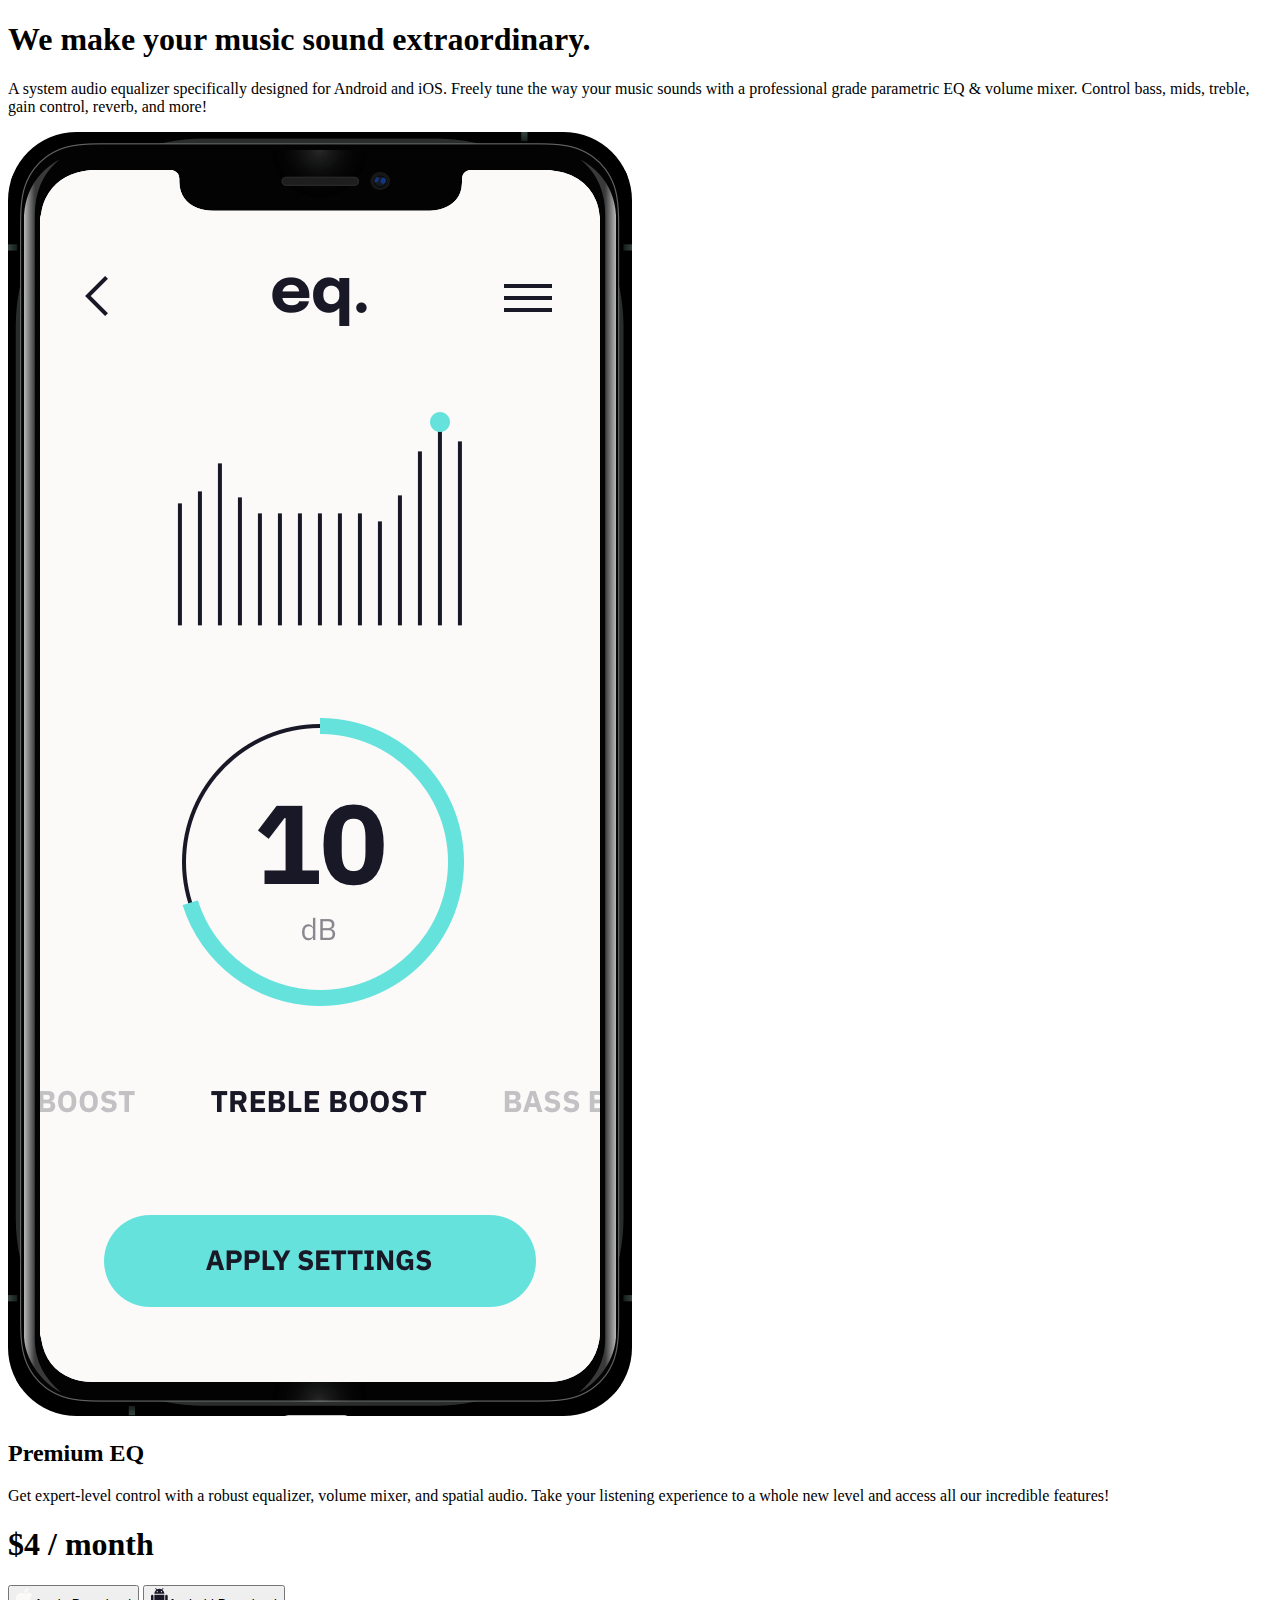
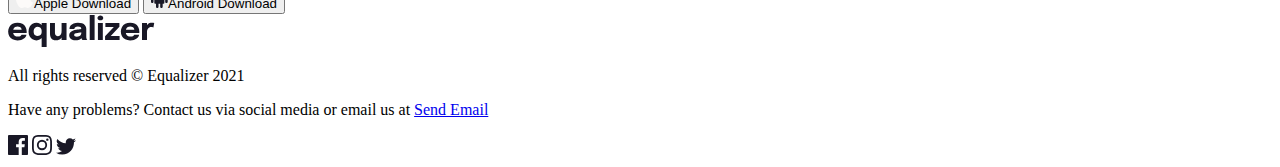
==== starter-code/index.html @ ad0d19b8 "1st run at html" ====
<!DOCTYPE html>
<html lang="en">
<head>
  <meta charset="UTF-8">
  <meta name="viewport" content="width=device-width, initial-scale=1.0">

  <link rel="icon" type="image/png" sizes="32x32" href="./assets/favicon-32x32.png">
  
  <title>Frontend Mentor | Equalizer landing page</title>
</head>
<body>
  <div class="page-container">
    <section class="masthead-text">
      <h1>We make your music sound extraordinary.</h1>
      <p>A system audio equalizer specifically designed for Android and iOS. Freely tune the 
    way your music sounds with a professional grade parametric EQ & volume mixer. Control 
    bass, mids, treble, gain control, reverb, and more!</p>
    </section>
    <section class="mid-container">
      <div class="price-card">
        <img src="/starter-code/assets/illustration-app.png" alt="illustration of the app">
          <h2>Premium EQ</h2>
          <p>Get expert-level control with a robust equalizer, volume mixer, and spatial audio. Take 
          your listening experience to a whole new level and access all our incredible features!</p>
        <h1>$4 <span>/ month</span></h1>
        <button type="button"><img src="/starter-code/assets/icon-apple.svg" alt="Apple icon">Apple Download</button>
        <button type="button"><img src="/starter-code/assets/icon-android.svg" alt="Android icon">Android Download</button>
      </div>
    </section>
  </div> 
  <footer>
    <img src="/starter-code/assets/logo.svg" alt="equilibrium logo">
    <p>All rights reserved © Equalizer 2021</p>
    <p>Have any problems? Contact us via social media or email us at <a href= "mailto:equalizer@example.com">Send Email</a></p>
    
    <img src="/starter-code/assets/icon-facebook.svg" alt="facebook icon">
    <img src="/starter-code/assets/icon-instagram.svg" alt="instagram icon">
    <img src="/starter-code/assets/icon-twitter.svg" alt="twitter icon">
  </footer>

</body>
</html>
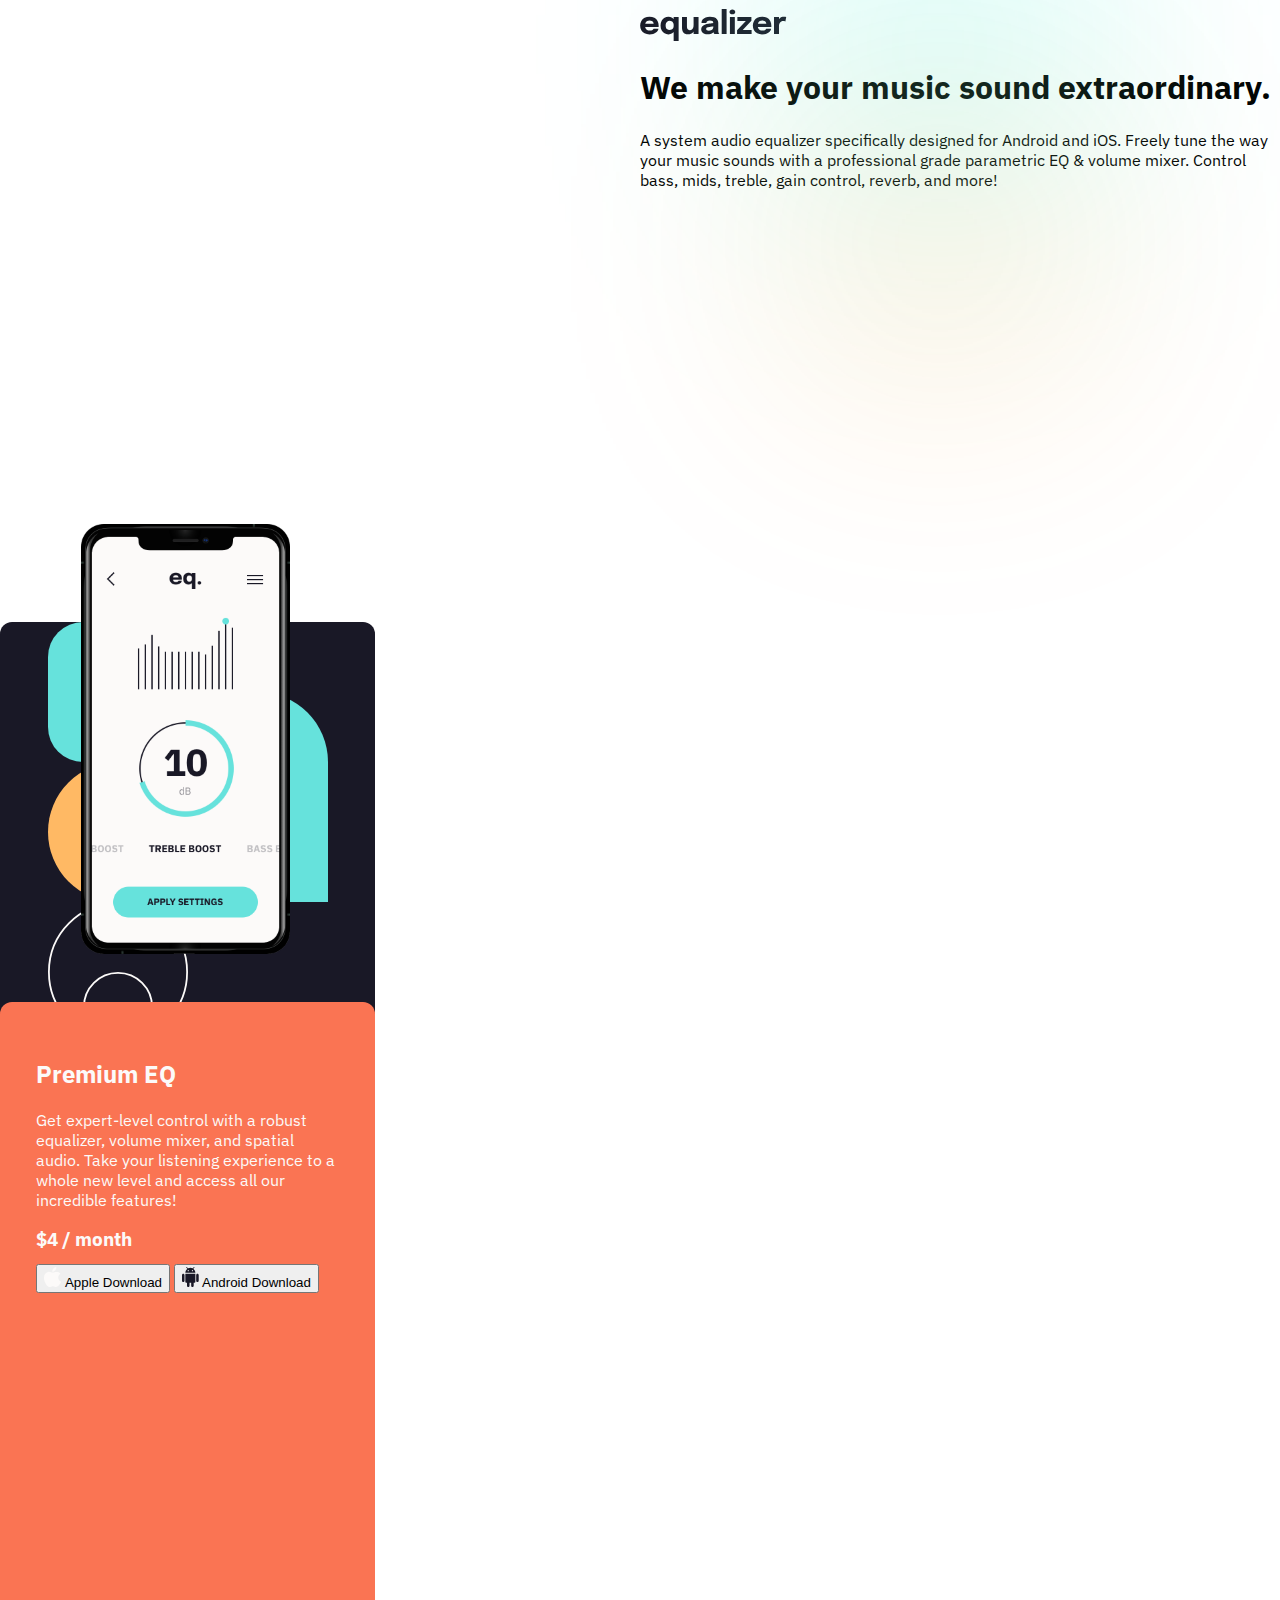
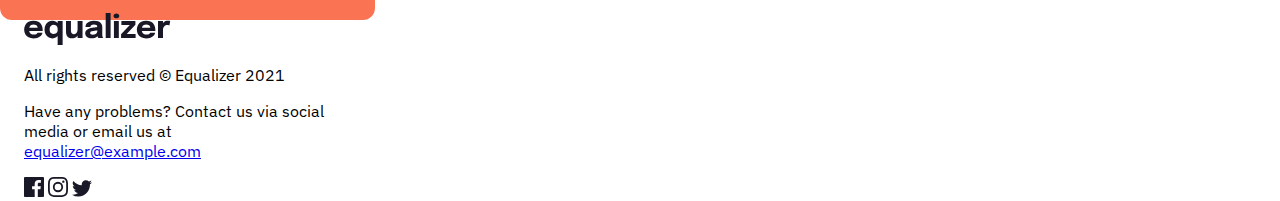
==== commit 8f5105d3: "1st crack at css" ====
--- a/starter-code/index.html
+++ b/starter-code/index.html
@@ -5,33 +5,55 @@
   <meta name="viewport" content="width=device-width, initial-scale=1.0">
 
   <link rel="icon" type="image/png" sizes="32x32" href="./assets/favicon-32x32.png">
-  
+
+  <link rel="preconnect" href="https://fonts.googleapis.com">
+  <link rel="preconnect" href="https://fonts.gstatic.com" crossorigin>
+  <link href="https://fonts.googleapis.com/css2?family=IBM+Plex+Sans:wght@400;700&display=swap" rel="stylesheet">
+
+  <link rel="stylesheet" href="css/styles.css">
+
   <title>Frontend Mentor | Equalizer landing page</title>
 </head>
 <body>
   <div class="page-container">
-    <section class="masthead-text">
-      <h1>We make your music sound extraordinary.</h1>
-      <p>A system audio equalizer specifically designed for Android and iOS. Freely tune the 
-    way your music sounds with a professional grade parametric EQ & volume mixer. Control 
-    bass, mids, treble, gain control, reverb, and more!</p>
-    </section>
-    <section class="mid-container">
+    <div class="top-container">
+      <img src="/starter-code/assets/logo.svg" alt="equilibrium logo"/>
+
+      <div class="BG-blue-blur-oval"></div>
+      <div class="BG-orange-blur-oval"></div>
+
+      <div class="masthead-text">
+        <h1>We make your music sound extraordinary.</h1>
+        <p>A system audio equalizer specifically designed for Android and iOS. Freely tune the 
+      way your music sounds with a professional grade parametric EQ & volume mixer. Control 
+      bass, mids, treble, gain control, reverb, and more!</p>
+        </div>
+      <!-- <img src="/starter-code/assets/bg-pattern-1.svg" alt="background image of various coloured elipses"> -->
+    </div>
+    <div class="mid-container">
+      <!-- <div class="background-box">
+        <img src="/starter-code/assets/bg-pattern-2.svg" alt="elipses pattern on black background">
+      </div> -->
+      <div class="app_img-container">
+        <img src="/starter-code/assets/illustration-app.png" alt="illustration of the app">
+      </div>
+      <div class="black-background">
+        <img src="/starter-code/assets/bg-pattern-2.svg" alt="elipses on black background"/>
+      </div>
       <div class="price-card">
-        <img src="/starter-code/assets/illustration-app.png" alt="illustration of the app">
-          <h2>Premium EQ</h2>
-          <p>Get expert-level control with a robust equalizer, volume mixer, and spatial audio. Take 
+        <h2>Premium EQ</h2>
+        <p>Get expert-level control with a robust equalizer, volume mixer, and spatial audio. Take 
           your listening experience to a whole new level and access all our incredible features!</p>
         <h1>$4 <span>/ month</span></h1>
-        <button type="button"><img src="/starter-code/assets/icon-apple.svg" alt="Apple icon">Apple Download</button>
-        <button type="button"><img src="/starter-code/assets/icon-android.svg" alt="Android icon">Android Download</button>
+        <button type="button"><img src="/starter-code/assets/icon-apple.svg" alt="Apple icon"> Apple Download</button>
+        <button type="button"><img src="/starter-code/assets/icon-android.svg" alt="Android icon"> Android Download</button>
       </div>
-    </section>
+    </div>
   </div> 
   <footer>
     <img src="/starter-code/assets/logo.svg" alt="equilibrium logo">
     <p>All rights reserved © Equalizer 2021</p>
-    <p>Have any problems? Contact us via social media or email us at <a href= "mailto:equalizer@example.com">Send Email</a></p>
+    <p>Have any problems? Contact us via social media or email us at <a href= "mailto:equalizer@example.com">equalizer@example.com</a></p>
     
     <img src="/starter-code/assets/icon-facebook.svg" alt="facebook icon">
     <img src="/starter-code/assets/icon-instagram.svg" alt="instagram icon">
--- a/starter-code/css/styles.css
+++ b/starter-code/css/styles.css
@@ -0,0 +1,137 @@
+:root {
+  --pale-blue-BG: hsl(177, 68, 64);
+  --bright-peach-BG: hsl(12, 94, 65);
+  --light-peach-BG: #ffb964;
+  --white-BG: rgb(252, 250, 249);
+  --black-BG: rgb(25, 24, 38);
+}
+
+body {
+  font-family: "IBM Plex Sans", sans-serif;
+}
+
+.BG-blue-blur-oval {
+  position: absolute;
+  width: 281.4px;
+  height: 281.4px;
+  left: 159px;
+  top: -104px;
+
+  background: #40fff6;
+  mix-blend-mode: normal;
+  opacity: 0.28;
+  filter: blur(135.914px);
+}
+
+.BG-orange-blur-oval {
+  position: absolute;
+  width: 281.4px;
+  height: 281.4px;
+  left: 159px;
+  top: 94.6px;
+
+  background: #ff9201;
+  mix-blend-mode: normal;
+  opacity: 0.15;
+  filter: blur(135.914px);
+}
+
+.page-container {
+  text-align: left;
+  width: 204.76;
+}
+
+.top-container {
+  position: relative;
+  position: absolute;
+  left: 50%;
+}
+
+article {
+  width: 100%;
+}
+
+.mid-container {
+  /* width: 100%; */
+  /* top: 524px; */
+}
+
+.app_img-container {
+  /* top: 524px;
+  width: 100% */
+}
+
+.app_img-container > img {
+  position: absolute;
+width: 208.97px;
+height: 430px;
+left: 80.67px;
+top: 524px;
+}
+
+.black-background {
+  position: absolute;
+width: 375px;
+height: 600px;
+left: 0px;
+top: 622px;
+background-color: var(--black-BG);
+border-radius: 12px;
+z-index: -1;
+}
+
+.black-background > img {
+  position: absolute;
+width: 280px;
+height: 420px;
+left: 48px;
+  
+}
+
+.price-card {
+  position: absolute;
+width: calc(375px - 72px);
+height: 546px;
+left: 0px;
+top: 1002px;
+color: var(--white-BG);
+
+background: #FA7453;
+border-radius: 12px;
+padding: 36px;
+}
+
+.price-card > h1 {
+  font-size: larger;
+}
+
+footer {
+  position: absolute;
+width: 327px;
+height: 169px;
+left: 24px;
+top: 1612px;
+}
+
+
+
+
+/* .top-container > img:last-of-type { */
+  /* background-image: url("/starter-code/assets/bg-pattern-2.svg") no-repeat; */
+  /* filter: blur(20px); */
+  /* background-position: right 10% top 10%; */
+  /* height: 100%;
+  width: 100%;
+  position: absolute;
+  top: 0;
+  right: 0; */
+}
+
+/* .top-container > img:first-of-type { */
+  /* height: 20%; */
+  /* width: 12%;
+  position: absolute;
+  top: 0;
+  left: 20px;
+  aspect-ratio: 1; */
+}
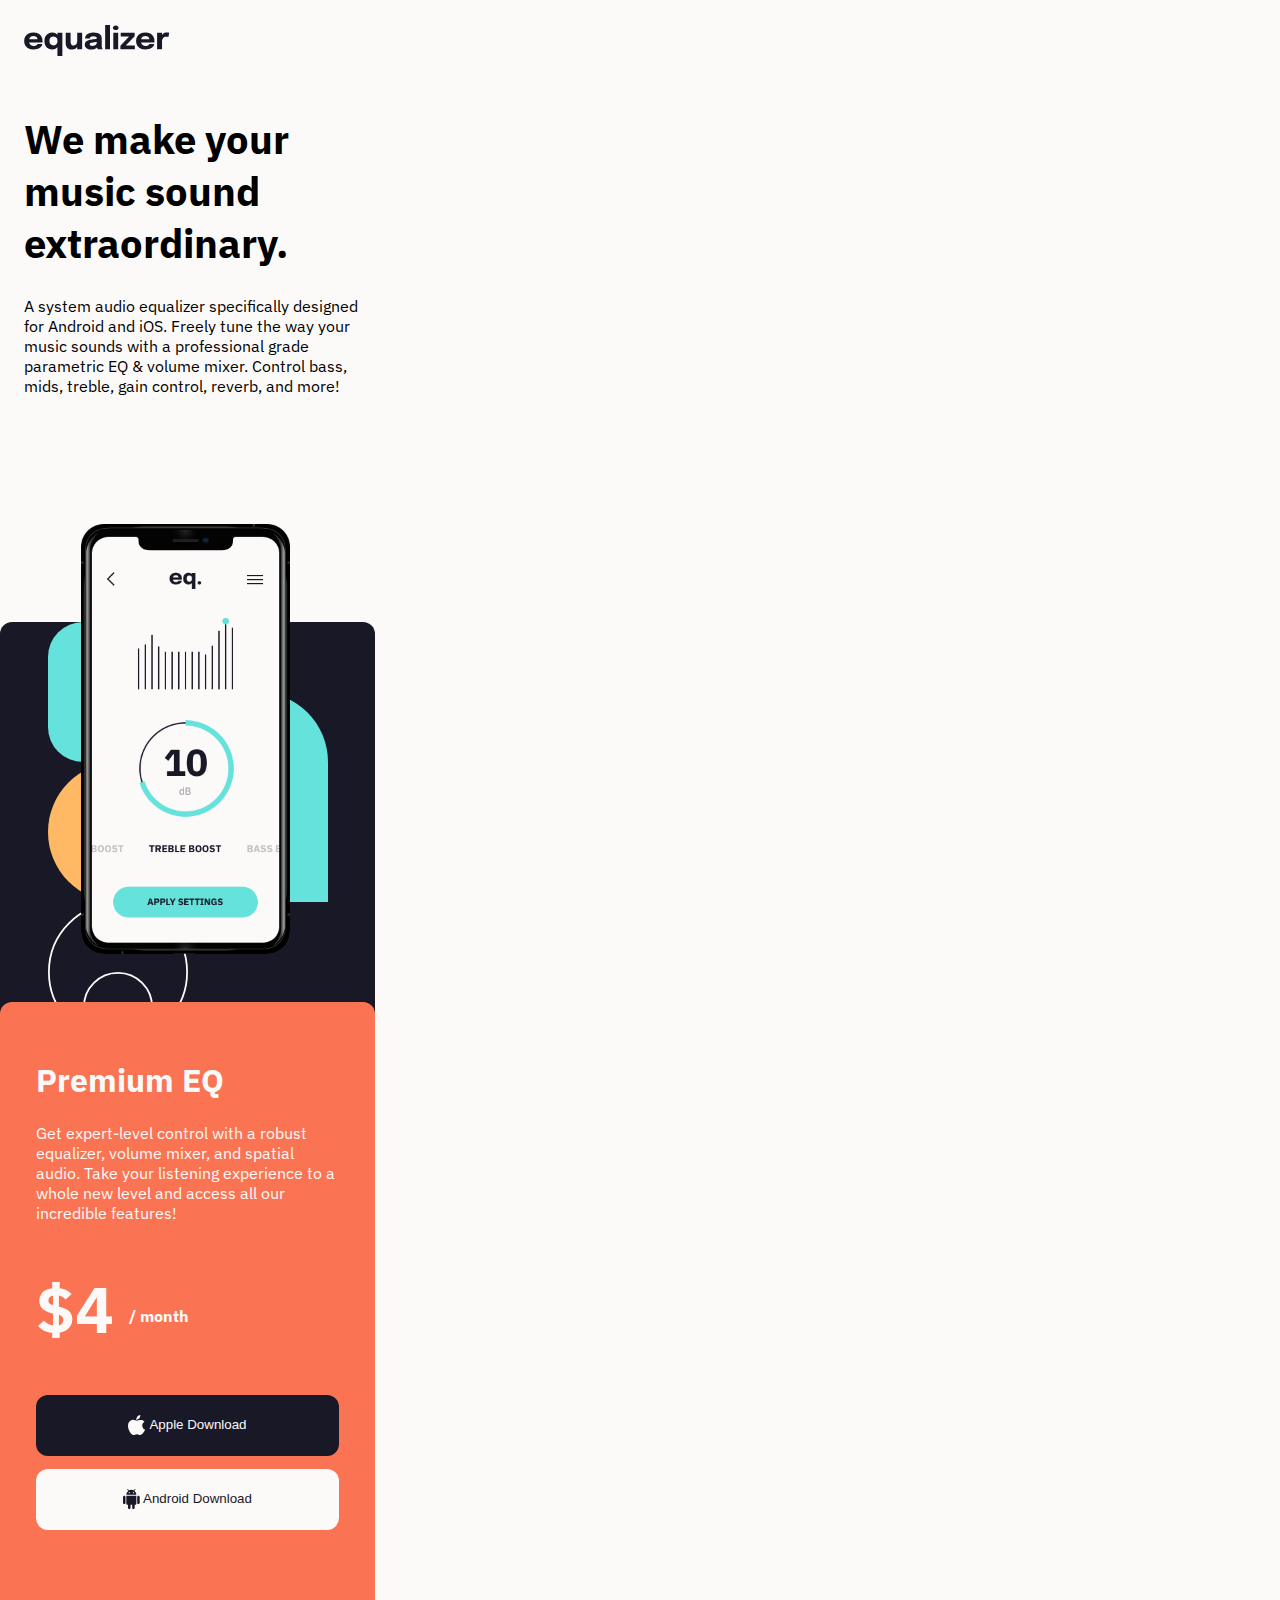
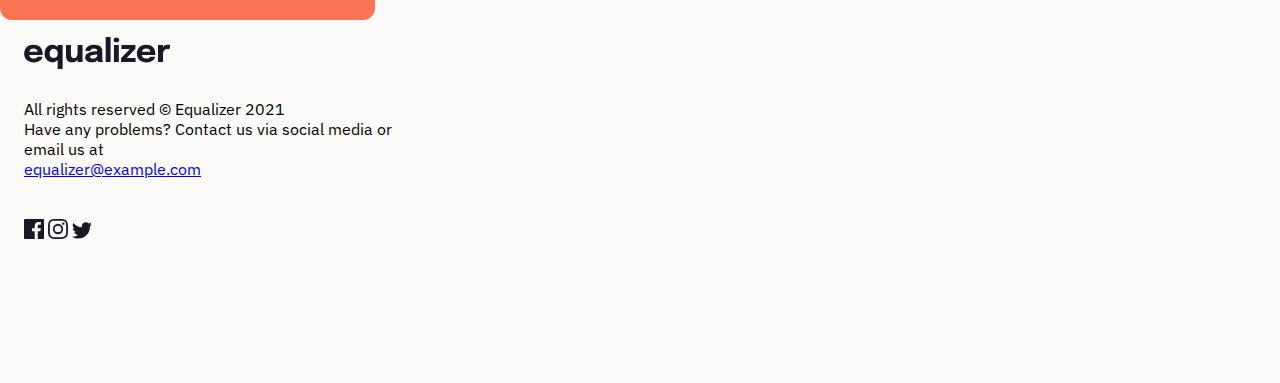
==== commit 4000310a: "0320 checkpoint" ====
--- a/starter-code/index.html
+++ b/starter-code/index.html
@@ -17,17 +17,17 @@
 <body>
   <div class="page-container">
     <div class="top-container">
-      <img src="/starter-code/assets/logo.svg" alt="equilibrium logo"/>
+      <img class="equalizer" src="/starter-code/assets/logo.svg" alt="equilibrium logo" style="width:146.09px;height:32px">
 
-      <div class="BG-blue-blur-oval"></div>
-      <div class="BG-orange-blur-oval"></div>
+      <!-- <div class="BG-blue-blur-oval"></div>
+      <div class="BG-orange-blur-oval"></div> -->
 
-      <div class="masthead-text">
+      <!-- <div class="masthead-text"> -->
         <h1>We make your music sound extraordinary.</h1>
         <p>A system audio equalizer specifically designed for Android and iOS. Freely tune the 
       way your music sounds with a professional grade parametric EQ & volume mixer. Control 
       bass, mids, treble, gain control, reverb, and more!</p>
-        </div>
+      <!-- </div> -->
       <!-- <img src="/starter-code/assets/bg-pattern-1.svg" alt="background image of various coloured elipses"> -->
     </div>
     <div class="mid-container">
@@ -41,7 +41,7 @@
         <img src="/starter-code/assets/bg-pattern-2.svg" alt="elipses on black background"/>
       </div>
       <div class="price-card">
-        <h2>Premium EQ</h2>
+        <h1>Premium EQ</h1>
         <p>Get expert-level control with a robust equalizer, volume mixer, and spatial audio. Take 
           your listening experience to a whole new level and access all our incredible features!</p>
         <h1>$4 <span>/ month</span></h1>
@@ -51,13 +51,15 @@
     </div>
   </div> 
   <footer>
-    <img src="/starter-code/assets/logo.svg" alt="equilibrium logo">
+    <img class="equalizer" src="/starter-code/assets/logo.svg" alt="equilibrium logo">
     <p>All rights reserved © Equalizer 2021</p>
-    <p>Have any problems? Contact us via social media or email us at <a href= "mailto:equalizer@example.com">equalizer@example.com</a></p>
-    
-    <img src="/starter-code/assets/icon-facebook.svg" alt="facebook icon">
-    <img src="/starter-code/assets/icon-instagram.svg" alt="instagram icon">
-    <img src="/starter-code/assets/icon-twitter.svg" alt="twitter icon">
+    <p>Have any problems? Contact us via social media or email us at</p>
+    <a href= "mailto:equalizer@example.com">equalizer@example.com</a>
+    <div class="soc-media-links">
+      <img src="/starter-code/assets/icon-facebook.svg" alt="facebook icon">
+      <img src="/starter-code/assets/icon-instagram.svg" alt="instagram icon">
+      <img src="/starter-code/assets/icon-twitter.svg" alt="twitter icon">
+    </div>
   </footer>
 
 </body>
--- a/starter-code/css/styles.css
+++ b/starter-code/css/styles.css
@@ -6,9 +6,66 @@
   --black-BG: rgb(25, 24, 38);
 }
 
-body {
+html, body {
   font-family: "IBM Plex Sans", sans-serif;
-}
+  width: 375px;  /* mobile first */
+  margin: 0;
+  padding: 0;
+  border: 0;
+  /* height: 1024px; */
+  background-color: var(--white-BG);
+  position: relative;
+  display: contents;
+
+}
+
+.page-container {
+  display: contents;
+  text-align: left;
+  width: 100%;
+  /* border: none; */
+  /* display: contents; */
+  /* width: 375px;  mobile first */
+  /* position: relative; */
+}
+
+/* Top of page components
+------------------------------ */
+
+.top-container {
+  display: block;
+  position: absolute;
+  width: 100%;
+  margin: 24px;
+  height: 524px;
+  border: 1px blue wheat;
+}
+
+img.equalizer {
+  display: block;
+ padding-bottom: 30px;
+  /* width: 146.09px;
+  height: 32px; */
+  /* left: 24.15px; */
+  /* top: 39.99px; */
+}
+
+.top-container > h1 {
+  display: block;
+  font-size: 2.5em;
+}
+
+.top-container > p {
+  display: block;
+  margin-right: 24px;
+}
+/* .masthead-text { */
+  /* position: absolute; */
+  /* width: 327px; */
+  /* height: 320px; */
+  /* left: 24px; */
+  /* top: 136px; */
+/* } */
 
 .BG-blue-blur-oval {
   position: absolute;
@@ -36,20 +93,8 @@
   filter: blur(135.914px);
 }
 
-.page-container {
-  text-align: left;
-  width: 204.76;
-}
-
-.top-container {
-  position: relative;
-  position: absolute;
-  left: 50%;
-}
-
-article {
-  width: 100%;
-}
+/* Mid page components
+------------------------------ */
 
 .mid-container {
   /* width: 100%; */
@@ -62,6 +107,7 @@
 }
 
 .app_img-container > img {
+  display: block;
   position: absolute;
 width: 208.97px;
 height: 430px;
@@ -101,18 +147,59 @@
 padding: 36px;
 }
 
-.price-card > h1 {
-  font-size: larger;
+.price-card > h1:first-of-type {
+}
+
+.price-card > h1:last-of-type {
+  font-size: 65px;
+}
+
+h1 > span {
+  font-size: medium;
+  vertical-align: middle;
+}
+
+button {
+  width: 100%;
+  height: 61px;
+  border-radius: 12px;
+  border: none;
+  display: inline-block;
+}
+
+button > img {
+  vertical-align: middle;
+}
+
+button:first-of-type {
+  color: var(--white-BG);
+  background-color: var(--black-BG);
+  margin-bottom: 13px;
+}
+
+button:last-of-type {
+  color: var(--black-BG);
+  background-color: var(--white-BG);
+
 }
 
 footer {
   position: absolute;
-width: 327px;
-height: 169px;
-left: 24px;
-top: 1612px;
-}
-
+  width: 100%;
+  margin: 24px;
+  top: 1612px;
+}
+
+footer > p {
+  margin: 0;
+}
+
+.soc-media-links {
+  display: block;
+  position: absolute;
+  height: 164px;
+  padding-top: 40px
+}
 
 
 
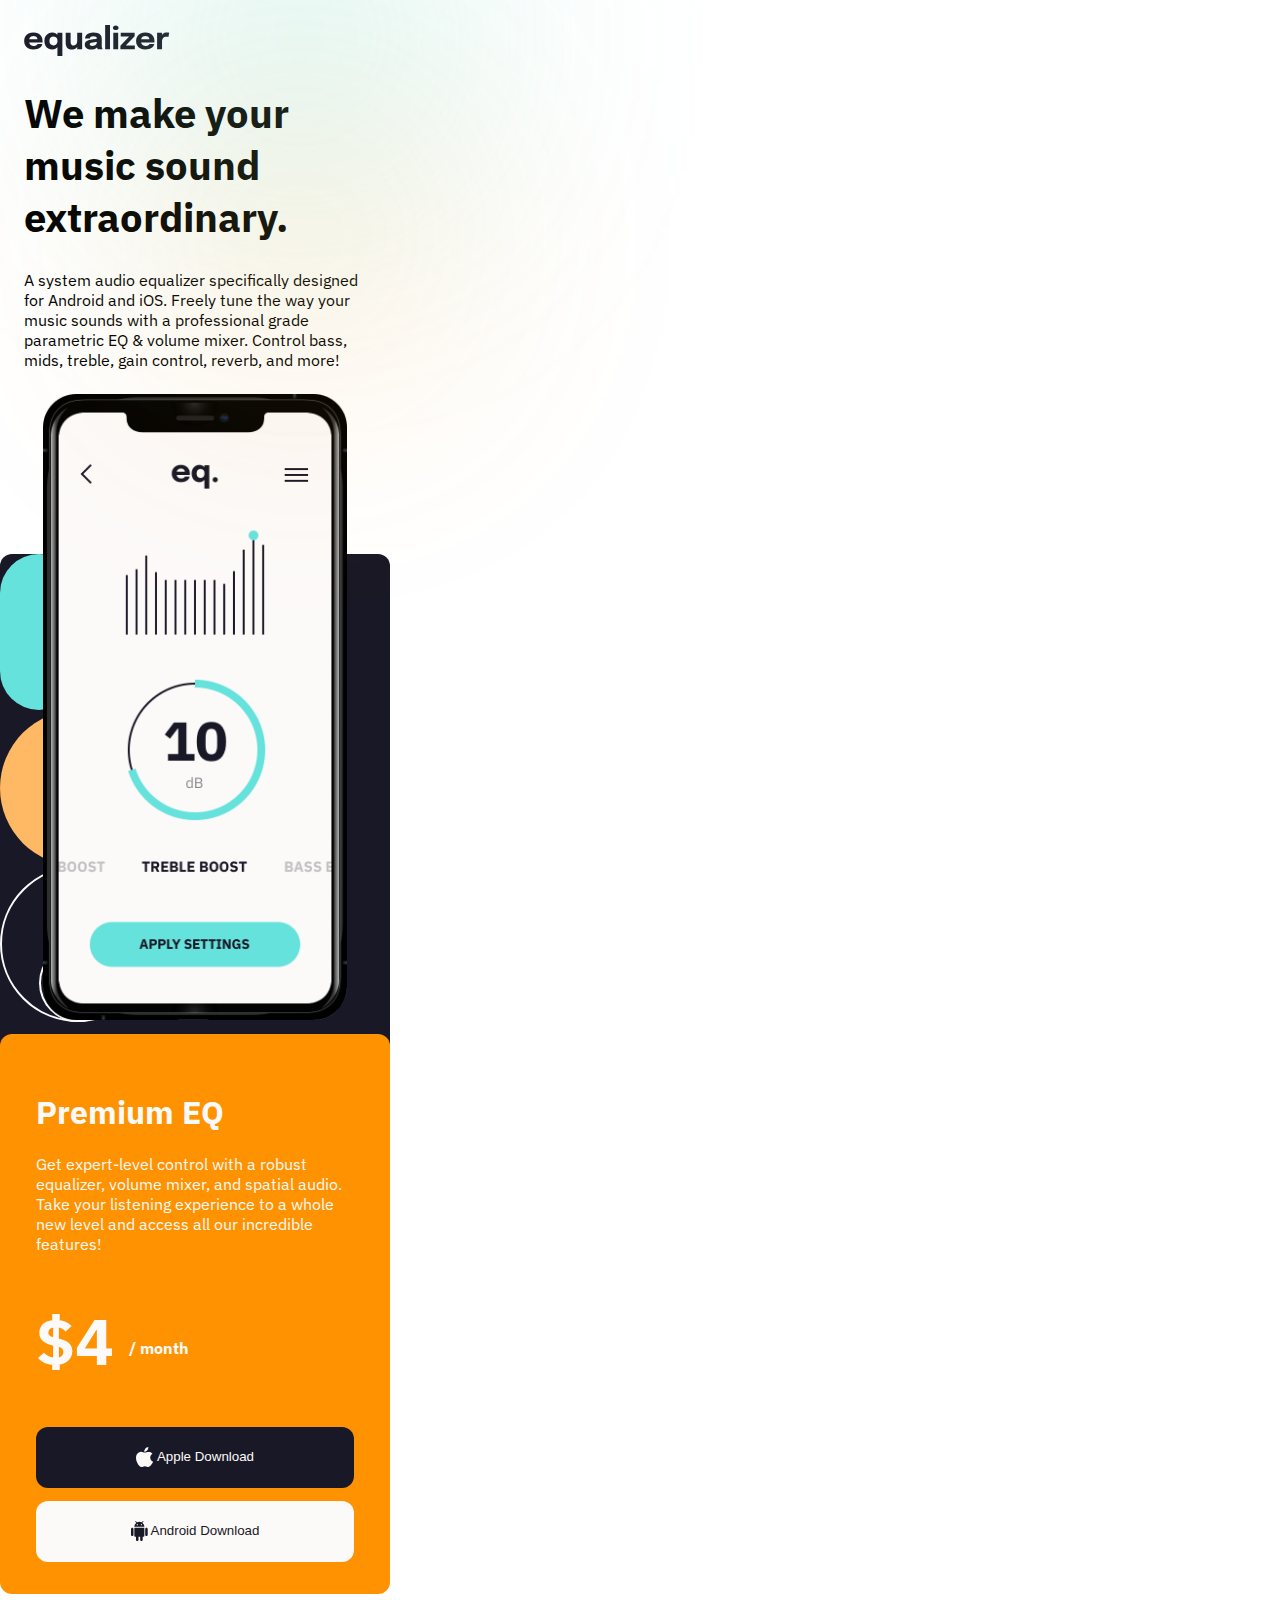
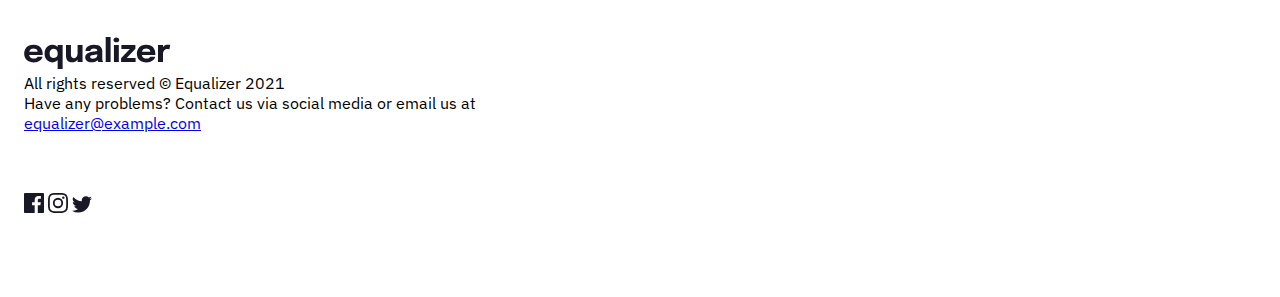
==== commit 3269bc3e: "mobile done" ====
--- a/starter-code/index.html
+++ b/starter-code/index.html
@@ -19,27 +19,22 @@
     <div class="top-container">
       <img class="equalizer" src="/starter-code/assets/logo.svg" alt="equilibrium logo" style="width:146.09px;height:32px">
 
-      <!-- <div class="BG-blue-blur-oval"></div>
-      <div class="BG-orange-blur-oval"></div> -->
+      <div class="BG-blue-blur-oval"></div>
+      <div class="BG-orange-blur-oval"></div>
 
-      <!-- <div class="masthead-text"> -->
         <h1>We make your music sound extraordinary.</h1>
         <p>A system audio equalizer specifically designed for Android and iOS. Freely tune the 
       way your music sounds with a professional grade parametric EQ & volume mixer. Control 
       bass, mids, treble, gain control, reverb, and more!</p>
-      <!-- </div> -->
       <!-- <img src="/starter-code/assets/bg-pattern-1.svg" alt="background image of various coloured elipses"> -->
     </div>
     <div class="mid-container">
-      <!-- <div class="background-box">
-        <img src="/starter-code/assets/bg-pattern-2.svg" alt="elipses pattern on black background">
-      </div> -->
-      <div class="app_img-container">
+      <figure class="black-background">
+        <img src="/starter-code/assets/bg-pattern-2.svg" alt="elipses on black background"/>
+      </figure>
+      <figure class="app_img-container">
         <img src="/starter-code/assets/illustration-app.png" alt="illustration of the app">
-      </div>
-      <div class="black-background">
-        <img src="/starter-code/assets/bg-pattern-2.svg" alt="elipses on black background"/>
-      </div>
+      </figure>
       <div class="price-card">
         <h1>Premium EQ</h1>
         <p>Get expert-level control with a robust equalizer, volume mixer, and spatial audio. Take 
--- a/starter-code/css/styles.css
+++ b/starter-code/css/styles.css
@@ -6,66 +6,44 @@
   --black-BG: rgb(25, 24, 38);
 }
 
+*,  *:before, *:after {
+  box-sizing: inherit;
+}
+
+img {
+  max-width: 100%;
+}
+
 html, body {
+  box-sizing: border-box;
+  
   font-family: "IBM Plex Sans", sans-serif;
-  width: 375px;  /* mobile first */
+  
   margin: 0;
   padding: 0;
   border: 0;
-  /* height: 1024px; */
-  background-color: var(--white-BG);
-  position: relative;
-  display: contents;
 
+  max-width: 390px;  /* mobile first */
+  
 }
 
 .page-container {
-  display: contents;
+  max-width: 390px;
   text-align: left;
-  width: 100%;
-  /* border: none; */
-  /* display: contents; */
-  /* width: 375px;  mobile first */
-  /* position: relative; */
 }
 
 /* Top of page components
 ------------------------------ */
 
 .top-container {
-  display: block;
-  position: absolute;
-  width: 100%;
-  margin: 24px;
-  height: 524px;
-  border: 1px blue wheat;
-}
+  margin: 1.5em;
+  /* border: 1px solid blue; */
 
-img.equalizer {
-  display: block;
- padding-bottom: 30px;
-  /* width: 146.09px;
-  height: 32px; */
-  /* left: 24.15px; */
-  /* top: 39.99px; */
 }
 
 .top-container > h1 {
-  display: block;
   font-size: 2.5em;
 }
-
-.top-container > p {
-  display: block;
-  margin-right: 24px;
-}
-/* .masthead-text { */
-  /* position: absolute; */
-  /* width: 327px; */
-  /* height: 320px; */
-  /* left: 24px; */
-  /* top: 136px; */
-/* } */
 
 .BG-blue-blur-oval {
   position: absolute;
@@ -74,7 +52,7 @@
   left: 159px;
   top: -104px;
 
-  background: #40fff6;
+  background: #66e2dc;
   mix-blend-mode: normal;
   opacity: 0.28;
   filter: blur(135.914px);
@@ -97,57 +75,38 @@
 ------------------------------ */
 
 .mid-container {
-  /* width: 100%; */
-  /* top: 524px; */
+  display: grid;
+  grid-template-columns: 11% auto 11%;
+  grid-template-rows: repeat(20, 5em);
+
+  height: 1024px;
 }
 
 .app_img-container {
-  /* top: 524px;
-  width: 100% */
-}
-
-.app_img-container > img {
-  display: block;
-  position: absolute;
-width: 208.97px;
-height: 430px;
-left: 80.67px;
-top: 524px;
+  grid-column: 2 / 3;
+  grid-row-start: 1;
+  margin: 0;
 }
 
 .black-background {
-  position: absolute;
-width: 375px;
-height: 600px;
-left: 0px;
-top: 622px;
-background-color: var(--black-BG);
-border-radius: 12px;
-z-index: -1;
+  grid-column: 1 / 4;
+  grid-row: 3 / 10;
+  margin: 0;
+  background-color: var(--black-BG);
+  border-radius: 12px;
 }
 
-.black-background > img {
-  position: absolute;
-width: 280px;
-height: 420px;
-left: 48px;
-  
-}
+/* Mid page - PRICE CARD
+------------------------------ */
+.price-card {
+  grid-column: 1 / 4;
+  grid-row: 9 / 16;
 
-.price-card {
-  position: absolute;
-width: calc(375px - 72px);
-height: 546px;
-left: 0px;
-top: 1002px;
-color: var(--white-BG);
+  color: var(--white-BG);
+  background-color: #ff9201;
 
-background: #FA7453;
-border-radius: 12px;
-padding: 36px;
-}
-
-.price-card > h1:first-of-type {
+  border-radius: 12px;
+  padding: 36px;
 }
 
 .price-card > h1:last-of-type {
@@ -182,7 +141,8 @@
   background-color: var(--white-BG);
 
 }
-
+/* FOOTER section
+------------------------------ */
 footer {
   position: absolute;
   width: 100%;
@@ -198,7 +158,7 @@
   display: block;
   position: absolute;
   height: 164px;
-  padding-top: 40px
+  padding-top: 60px
 }
 
 
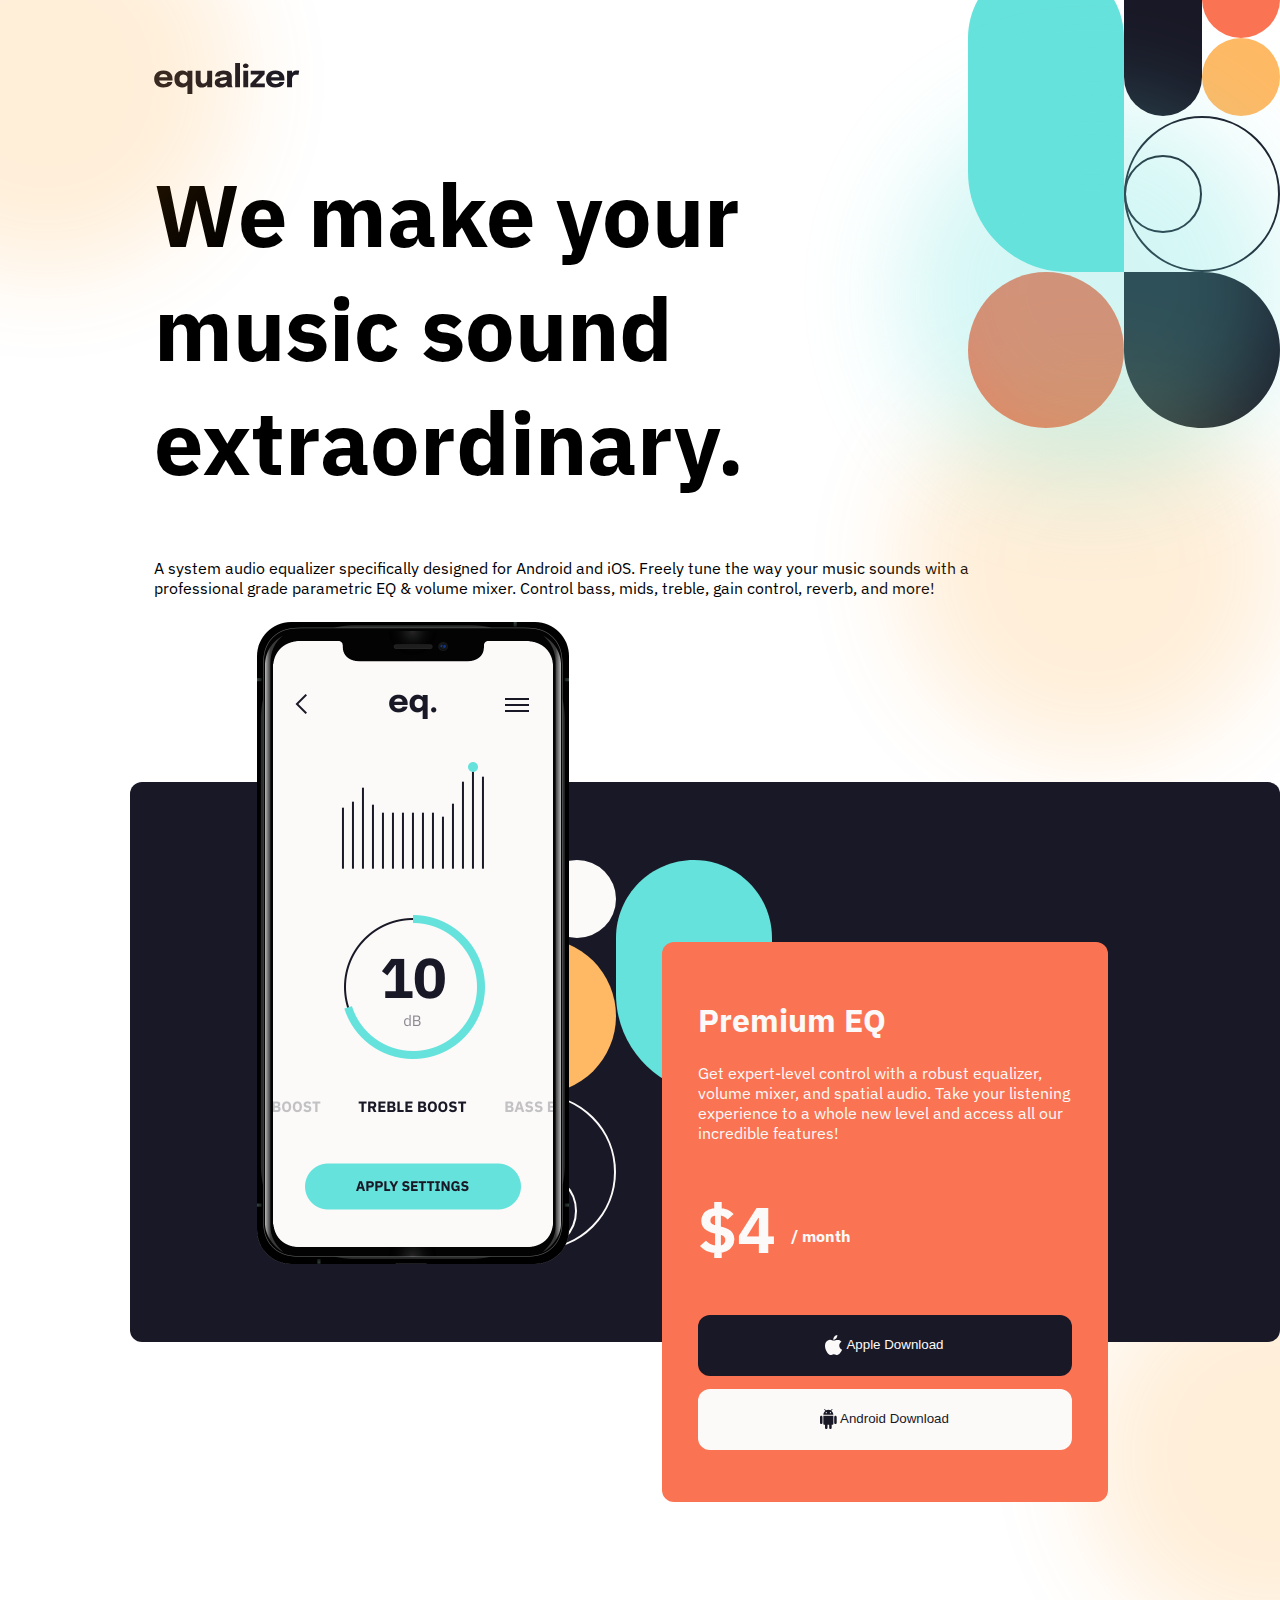
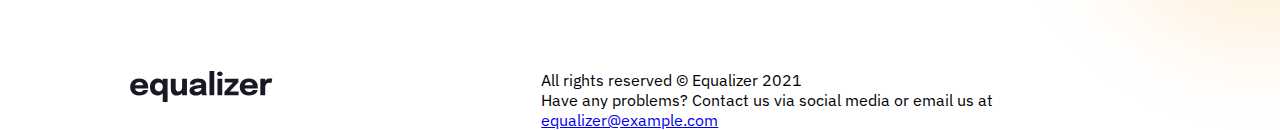
==== commit 608345c2: "almost done on desktop" ====
--- a/starter-code/index.html
+++ b/starter-code/index.html
@@ -18,15 +18,17 @@
   <div class="page-container">
     <div class="top-container">
       <img class="equalizer" src="/starter-code/assets/logo.svg" alt="equilibrium logo" style="width:146.09px;height:32px">
-
-      <div class="BG-blue-blur-oval"></div>
-      <div class="BG-orange-blur-oval"></div>
+      <img src="/starter-code/assets/bg-pattern-1.svg" alt="background image of various coloured elipses">
+      
+      <div class="blur-blob orange1"></div>
+      <div class="blur-blob orange2"></div>
+      <div class="blur-blob orange3"></div>
+      <div class="blur-blob blue1"></div>
 
         <h1>We make your music sound extraordinary.</h1>
         <p>A system audio equalizer specifically designed for Android and iOS. Freely tune the 
       way your music sounds with a professional grade parametric EQ & volume mixer. Control 
       bass, mids, treble, gain control, reverb, and more!</p>
-      <!-- <img src="/starter-code/assets/bg-pattern-1.svg" alt="background image of various coloured elipses"> -->
     </div>
     <div class="mid-container">
       <figure class="black-background">
@@ -47,14 +49,16 @@
   </div> 
   <footer>
     <img class="equalizer" src="/starter-code/assets/logo.svg" alt="equilibrium logo">
-    <p>All rights reserved © Equalizer 2021</p>
-    <p>Have any problems? Contact us via social media or email us at</p>
-    <a href= "mailto:equalizer@example.com">equalizer@example.com</a>
-    <div class="soc-media-links">
+    <section>
+      <p>All rights reserved © Equalizer 2021</p>
+      <p>Have any problems? Contact us via social media or email us at</p>
+      <a href= "mailto:equalizer@example.com">equalizer@example.com</a>
+    </section>
+    <figure class="soc-media-links">
       <img src="/starter-code/assets/icon-facebook.svg" alt="facebook icon">
       <img src="/starter-code/assets/icon-instagram.svg" alt="instagram icon">
       <img src="/starter-code/assets/icon-twitter.svg" alt="twitter icon">
-    </div>
+    </figure>
   </footer>
 
 </body>
--- a/starter-code/css/styles.css
+++ b/starter-code/css/styles.css
@@ -6,7 +6,9 @@
   --black-BG: rgb(25, 24, 38);
 }
 
-*,  *:before, *:after {
+*,
+*:before,
+*:after {
   box-sizing: inherit;
 }
 
@@ -14,17 +16,15 @@
   max-width: 100%;
 }
 
-html, body {
+html,
+body {
   box-sizing: border-box;
-  
+
   font-family: "IBM Plex Sans", sans-serif;
-  
+
   margin: 0;
   padding: 0;
   border: 0;
-
-  max-width: 390px;  /* mobile first */
-  
 }
 
 .page-container {
@@ -32,43 +32,105 @@
   text-align: left;
 }
 
+@media screen and (min-width: 1200px) {
+  .page-container {
+    max-width: 1200px;
+    margin: 62px 0px 20px 130px;
+  }
+}
+
 /* Top of page components
 ------------------------------ */
 
 .top-container {
   margin: 1.5em;
   /* border: 1px solid blue; */
-
+}
+
+@media screen and (min-width: 1200px) {
+  .top-container {
+    /* background-image: url("/starter-code/assets/bg-pattern-1.svg") no-repeat;
+    top: 0;
+    left: 0; */
+    padding-right: 270px;
+  }
 }
 
 .top-container > h1 {
   font-size: 2.5em;
 }
 
-.BG-blue-blur-oval {
+@media screen and (min-width: 1200px) {
+  .top-container > h1 {
+    font-size: 88px;
+  }
+
+  .top-container img:last-of-type {
+    position: absolute;
+    top: -40px;
+    right: 0;
+  }
+}
+
+/* Blur blobs
+------------------------------ */
+.blur-blob {
   position: absolute;
+
+  border-radius: 50%;
+  mix-blend-mode: normal;
+  opacity: 0.15;
+  filter: blur(50px);
+
+  background: #ff9201;
+}
+
+.blue1 {
   width: 281.4px;
   height: 281.4px;
   left: 159px;
   top: -104px;
-
   background: #66e2dc;
-  mix-blend-mode: normal;
   opacity: 0.28;
-  filter: blur(135.914px);
-}
-
-.BG-orange-blur-oval {
-  position: absolute;
+}
+
+.orange2 {
   width: 281.4px;
   height: 281.4px;
   left: 159px;
   top: 94.6px;
-
-  background: #ff9201;
-  mix-blend-mode: normal;
-  opacity: 0.15;
-  filter: blur(135.914px);
+}
+
+@media screen and (min-width: 1200px) {
+  .orange1 {
+    width: 384px;
+    height: 384px;
+    left: -146px;
+    top: -112px;
+  }
+
+  .orange3 {
+    width: 384px;
+    height: 384px;
+    left: 1083px;
+    top: 1262px;
+  }
+
+  .orange2 {
+    width: 384px;
+    height: 384px;
+    left: 899.5px;
+    top: 371.5px;
+  }
+
+  .blue1 {
+    width: 384px;
+    height: 384px;
+    left: 899.5px;
+    top: 100.5px;
+    background: #66e2dc;
+    opacity: 0.28;
+  }
 }
 
 /* Mid page components
@@ -77,9 +139,16 @@
 .mid-container {
   display: grid;
   grid-template-columns: 11% auto 11%;
-  grid-template-rows: repeat(20, 5em);
+  grid-template-rows: repeat(12, 5em);
 
   height: 1024px;
+}
+
+@media screen and (min-width: 1200px) {
+  .mid-container {
+    height: none;
+    grid-template-columns: 11% 312px auto 446px 15%;
+  }
 }
 
 .app_img-container {
@@ -88,6 +157,12 @@
   margin: 0;
 }
 
+@media screen and (min-width: 1200px) {
+  .app_img-container {
+    z-index: 2;
+  }
+}
+
 .black-background {
   grid-column: 1 / 4;
   grid-row: 3 / 10;
@@ -96,6 +171,20 @@
   border-radius: 12px;
 }
 
+@media screen and (min-width: 1200px) {
+  .black-background {
+    grid-column: 1 / 6;
+    position: relative;
+    z-index: 0;
+  }
+
+  .black-background img {
+    position: absolute;
+    left: 330px;
+    z-index: -1;
+  }
+}
+
 /* Mid page - PRICE CARD
 ------------------------------ */
 .price-card {
@@ -103,10 +192,18 @@
   grid-row: 9 / 16;
 
   color: var(--white-BG);
-  background-color: #ff9201;
+  background-color: #fa7453;
 
   border-radius: 12px;
   padding: 36px;
+}
+
+@media screen and (min-width: 1200px) {
+  .price-card {
+    grid-column: 4 / 5;
+    grid-row: 5 / 12;
+    z-index: 3;
+  }
 }
 
 .price-card > h1:last-of-type {
@@ -139,46 +236,42 @@
 button:last-of-type {
   color: var(--black-BG);
   background-color: var(--white-BG);
-
 }
 /* FOOTER section
 ------------------------------ */
 footer {
-  position: absolute;
+  /* position: absolute; */
   width: 100%;
   margin: 24px;
-  top: 1612px;
-}
-
-footer > p {
+  /* top: 1612px; */
+}
+
+@media screen and (min-width: 1200px) {
+  footer {
+    display: flex;
+    flex-direction: row;
+    justify-content: space-between;
+    height: 32px;
+    margin-left: 130px;
+
+    /* padding: 40px; */
+  }
+}
+
+section > p {
   margin: 0;
 }
 
 .soc-media-links {
   display: block;
-  position: absolute;
+  /* position: absolute; */
   height: 164px;
-  padding-top: 60px
-}
-
-
-
-/* .top-container > img:last-of-type { */
-  /* background-image: url("/starter-code/assets/bg-pattern-2.svg") no-repeat; */
-  /* filter: blur(20px); */
-  /* background-position: right 10% top 10%; */
-  /* height: 100%;
-  width: 100%;
-  position: absolute;
-  top: 0;
-  right: 0; */
-}
-
-/* .top-container > img:first-of-type { */
-  /* height: 20%; */
-  /* width: 12%;
-  position: absolute;
-  top: 0;
-  left: 20px;
-  aspect-ratio: 1; */
-}
+  padding-top: 60px;
+}
+
+@media screen and (min-width: 1200px) {
+  .soc-media-links {
+    height: 0;
+    padding-top: 0;
+  }
+}
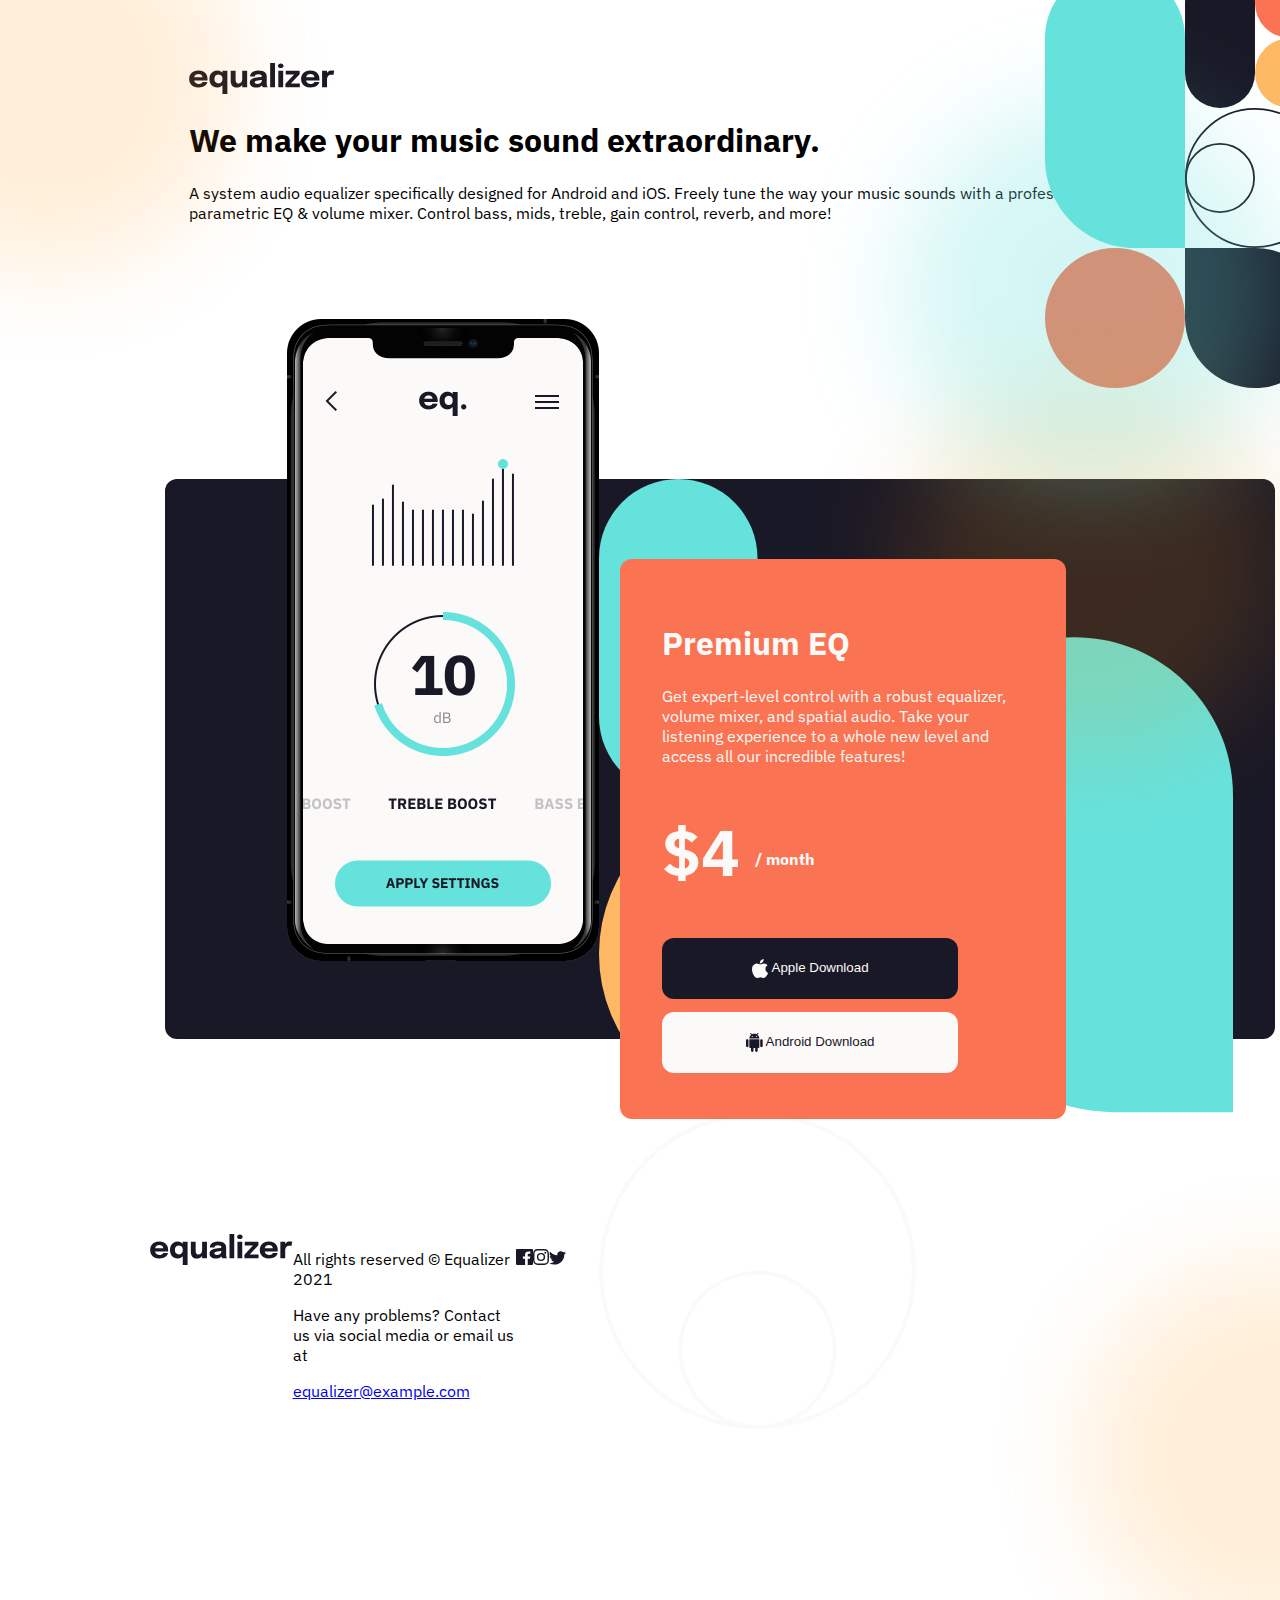
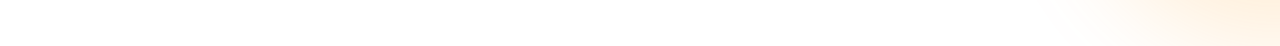
==== commit 58418531: "re-worked a bunch" ====
--- a/starter-code/index.html
+++ b/starter-code/index.html
@@ -16,9 +16,12 @@
 </head>
 <body>
   <div class="page-container">
+    <div class="pattern1">
+      <img  src="/starter-code/assets/bg-pattern-1.svg" alt="background image of various coloured elipses">
+    </div>
     <div class="top-container">
+      
       <img class="equalizer" src="/starter-code/assets/logo.svg" alt="equilibrium logo" style="width:146.09px;height:32px">
-      <img src="/starter-code/assets/bg-pattern-1.svg" alt="background image of various coloured elipses">
       
       <div class="blur-blob orange1"></div>
       <div class="blur-blob orange2"></div>
@@ -31,9 +34,11 @@
       bass, mids, treble, gain control, reverb, and more!</p>
     </div>
     <div class="mid-container">
-      <figure class="black-background">
+      <div class="black-bg-container"></div>
+      <div class="pattern-container">
         <img src="/starter-code/assets/bg-pattern-2.svg" alt="elipses on black background"/>
-      </figure>
+      </div>
+      
       <figure class="app_img-container">
         <img src="/starter-code/assets/illustration-app.png" alt="illustration of the app">
       </figure>
@@ -48,16 +53,16 @@
     </div>
   </div> 
   <footer>
-    <img class="equalizer" src="/starter-code/assets/logo.svg" alt="equilibrium logo">
-    <section>
+    <img class="equalizer" src="/starter-code/assets/logo.svg" alt="equilibrium logo" style="width:146.09px;height:32px">
+    <section class="non-image">
       <p>All rights reserved © Equalizer 2021</p>
       <p>Have any problems? Contact us via social media or email us at</p>
       <a href= "mailto:equalizer@example.com">equalizer@example.com</a>
     </section>
     <figure class="soc-media-links">
-      <img src="/starter-code/assets/icon-facebook.svg" alt="facebook icon">
-      <img src="/starter-code/assets/icon-instagram.svg" alt="instagram icon">
-      <img src="/starter-code/assets/icon-twitter.svg" alt="twitter icon">
+      <a href="#" ><img src="/starter-code/assets/icon-facebook.svg" alt="facebook icon"></a>
+      <a href="#" ><img src="/starter-code/assets/icon-instagram.svg" alt="instagram icon"></a>
+      <a href="#" ><img src="/starter-code/assets/icon-twitter.svg" alt="twitter icon"></a>
     </figure>
   </footer>
 
--- a/starter-code/css/styles.css
+++ b/starter-code/css/styles.css
@@ -4,6 +4,10 @@
   --light-peach-BG: #ffb964;
   --white-BG: rgb(252, 250, 249);
   --black-BG: rgb(25, 24, 38);
+  --mw-desktop: 1200px;
+  --mw-mobile: 375px;
+  --minw-tablet: 768px;
+  --maxw-tablet: 820px;
 }
 
 *,
@@ -13,7 +17,7 @@
 }
 
 img {
-  max-width: 100%;
+  width: 100%;
 }
 
 html,
@@ -28,14 +32,48 @@
 }
 
 .page-container {
-  max-width: 390px;
+  max-width: var(--mw-mobile);
   text-align: left;
 }
 
-@media screen and (min-width: 1200px) {
+@media only screen and (min-width: 600px) {
   .page-container {
-    max-width: 1200px;
-    margin: 62px 0px 20px 130px;
+    max-width: var(--minw-tablet);
+    /* margin: 62px 0px 20px 39px; */
+  }
+}
+
+@media screen and (min-width: 992px) {
+  .page-container {
+    max-width: var(--mw-desktop);
+    margin: 62px 165px 91px 165px;
+  }
+}
+
+/* pattern 1 - top right
+------------------------------ */
+
+.pattern1 {
+  display: none;
+}
+
+/* @media screen and (min-device-width: 768px) and (max-device-width: 820px) { */
+@media only screen and (min-width: 600px) {
+  .pattern1 {
+    display: block;
+    position: absolute;
+    width: 266.67px;
+    right: -45.33px;
+    top: -32px;
+  }
+}
+@media only screen and (min-width: 992px) {
+  .pattern1 {
+    display: block;
+    position: absolute;
+    width: 280px;
+    right: -45.33px;
+    top: -32px;
   }
 }
 
@@ -43,32 +81,43 @@
 ------------------------------ */
 
 .top-container {
-  margin: 1.5em;
-  /* border: 1px solid blue; */
-}
-
-@media screen and (min-width: 1200px) {
+  margin-left: 1.5em;
+  width: 327px;
+  display: block;
+}
+
+@media only screen and (min-width: 600px) {
   .top-container {
-    /* background-image: url("/starter-code/assets/bg-pattern-1.svg") no-repeat;
-    top: 0;
-    left: 0; */
-    padding-right: 270px;
-  }
-}
-
-.top-container > h1 {
+    /* padding-right: 300px; */
+    /* margin: 39px; */
+    width: 520px;
+  }
+}
+
+@media screen and (min-width: 992px) {
+  .top-container {
+    /* padding-right: 230px; */
+    /* margin: 130px; */
+    width: 1015px;
+  }
+}
+
+h1.top-container {
   font-size: 2.5em;
 }
 
-@media screen and (min-width: 1200px) {
-  .top-container > h1 {
+@media only screen and (min-width: 600px) {
+  h1.top-container {
+    font-size: 64px;
+    padding-top: 94px;
+    margin: 0;
+    letter-spacing: -0.727273px;
+  }
+}
+
+@media screen and (min-width: 992px) {
+  h1.top-container {
     font-size: 88px;
-  }
-
-  .top-container img:last-of-type {
-    position: absolute;
-    top: -40px;
-    right: 0;
   }
 }
 
@@ -138,67 +187,107 @@
 
 .mid-container {
   display: grid;
-  grid-template-columns: 11% auto 11%;
+  grid-template-columns: 32.67px 48px 208.97px 47px 38.35px;
   grid-template-rows: repeat(12, 5em);
-
-  height: 1024px;
-}
-
-@media screen and (min-width: 1200px) {
+  width: 375px;
+
+  /* height: 1024px; */
+}
+
+@media screen and (min-width: 600px) {
+  .mid-container {
+    display: grid;
+    grid-template-columns: 64px 165px 10px 95.21px 174.79px auto 58px;
+    grid-template-rows: repeat(14, 5em);
+
+    /* margin: 1em; */
+    width: 696px;
+    height: 834px;
+  }
+}
+
+@media screen and (min-width: 992px) {
   .mid-container {
     height: none;
     grid-template-columns: 11% 312px auto 446px 15%;
+    grid-template-rows: repeat(12, 5em);
+    width: 1110px;
   }
 }
 
 .app_img-container {
-  grid-column: 2 / 3;
-  grid-row-start: 1;
+  grid-column: 2 / 5;
+  grid-row-start: 2;
   margin: 0;
-}
-
-@media screen and (min-width: 1200px) {
+  z-index: 2;
+}
+
+@media screen and (min-width: 600px) {
   .app_img-container {
+    grid-column: 2 / 5;
+    grid-row-start: 2;
+    /* padding-right: 30px; */
     z-index: 2;
   }
 }
 
-.black-background {
-  grid-column: 1 / 4;
+@media screen and (min-width: 992px) {
+  .app_img-container {
+    grid-column: 2 / 3;
+    z-index: 2;
+  }
+}
+
+.black-bg-container {
+  grid-column: 1 / 6;
   grid-row: 3 / 10;
   margin: 0;
   background-color: var(--black-BG);
   border-radius: 12px;
 }
 
-@media screen and (min-width: 1200px) {
-  .black-background {
-    grid-column: 1 / 6;
-    position: relative;
-    z-index: 0;
-  }
-
-  .black-background img {
-    position: absolute;
-    left: 330px;
-    z-index: -1;
-  }
-}
-
+.pattern-container {
+  grid-column: 2 / 5;
+  grid-row: 3 / 8;
+}
+
+@media screen and (min-width: 600px) {
+  .black-bg-container {
+    grid-column: 1 / 8;
+    grid-row: 4 / 11;
+    margin: 0;
+    background-color: var(--black-BG);
+    border-radius: 12px;
+  }
+
+  .pattern-container {
+    grid-column: 3 / 6;
+    grid-row: 4 / 9;
+  }
+}
 /* Mid page - PRICE CARD
 ------------------------------ */
 .price-card {
-  grid-column: 1 / 4;
-  grid-row: 9 / 16;
+  /* display: block; */
+  grid-column: 1 / 6;
+  grid-row: 7 / 14;
 
   color: var(--white-BG);
   background-color: #fa7453;
 
   border-radius: 12px;
-  padding: 36px;
-}
-
-@media screen and (min-width: 1200px) {
+  padding: 42px;
+}
+
+@media screen and (min-width: 600px) {
+  .price-card {
+    grid-column: 4 / 7;
+    grid-row: 6 / 13;
+    z-index: 3;
+  }
+}
+
+@media screen and (min-width: 992px) {
   .price-card {
     grid-column: 4 / 5;
     grid-row: 5 / 12;
@@ -216,8 +305,9 @@
 }
 
 button {
-  width: 100%;
+  width: 296px;
   height: 61px;
+
   border-radius: 12px;
   border: none;
   display: inline-block;
@@ -225,6 +315,7 @@
 
 button > img {
   vertical-align: middle;
+  width: 16.7px;
 }
 
 button:first-of-type {
@@ -240,38 +331,89 @@
 /* FOOTER section
 ------------------------------ */
 footer {
+  max-width: var(--mw-mobile);
+  display: block;
+  /* flex-direction: column; */
   /* position: absolute; */
-  width: 100%;
-  margin: 24px;
+  /* width: 100%; */
+  margin: 0.5em;
+  /* margin: 24px; */
   /* top: 1612px; */
+}
+
+@media screen and (min-width: 600px) {
+  footer {
+    margin-top: 10em;
+    width: 696px;
+    display: grid;
+    grid-template-columns: 146.09px 220px 230px 100px auto;
+    grid-template-rows: 32px 32px 100px;
+  }
+
+  /* .non-image {
+    display: flex;
+    flex-direction: column;
+  } */
 }
 
 @media screen and (min-width: 1200px) {
   footer {
+    max-width: var(--mw-desktop);
     display: flex;
     flex-direction: row;
     justify-content: space-between;
     height: 32px;
     margin-left: 130px;
 
-    /* padding: 40px; */
-  }
-}
-
-section > p {
+    padding: 0 220px 0 20px;
+  }
+}
+
+img.equalizer {
+  margin-top: 32px;
+  margin-bottom: 32px;
+}
+
+@media screen and (min-width: 600px) {
+  img.equalizer {
+    margin: 0;
+    grid-column: 1;
+    grid-row: 1;
+  }
+}
+
+@media screen and (min-width: 1200px) {
+  footer > img {
+    padding-bottom: 0;
+  }
+}
+
+section.non-image {
   margin: 0;
 }
 
+@media screen and (min-width: 600px) {
+  section.non-image {
+    grid-column: 1 / 4;
+    grid-row: 3 / 4;
+  }
+}
 .soc-media-links {
-  display: block;
-  /* position: absolute; */
-  height: 164px;
-  padding-top: 60px;
-}
-
-@media screen and (min-width: 1200px) {
+  display: flex;
+  justify-content: space-between;
+  margin-left: 0;
+  width: 100px;
+}
+
+@media screen and (min-width: 600px) {
   .soc-media-links {
-    height: 0;
+    grid-column: 4 / 5;
+    grid-row: 3/4;
+  }
+}
+
+@media screen and (min-width: 992px) {
+  .soc-media-links {
     padding-top: 0;
   }
 }
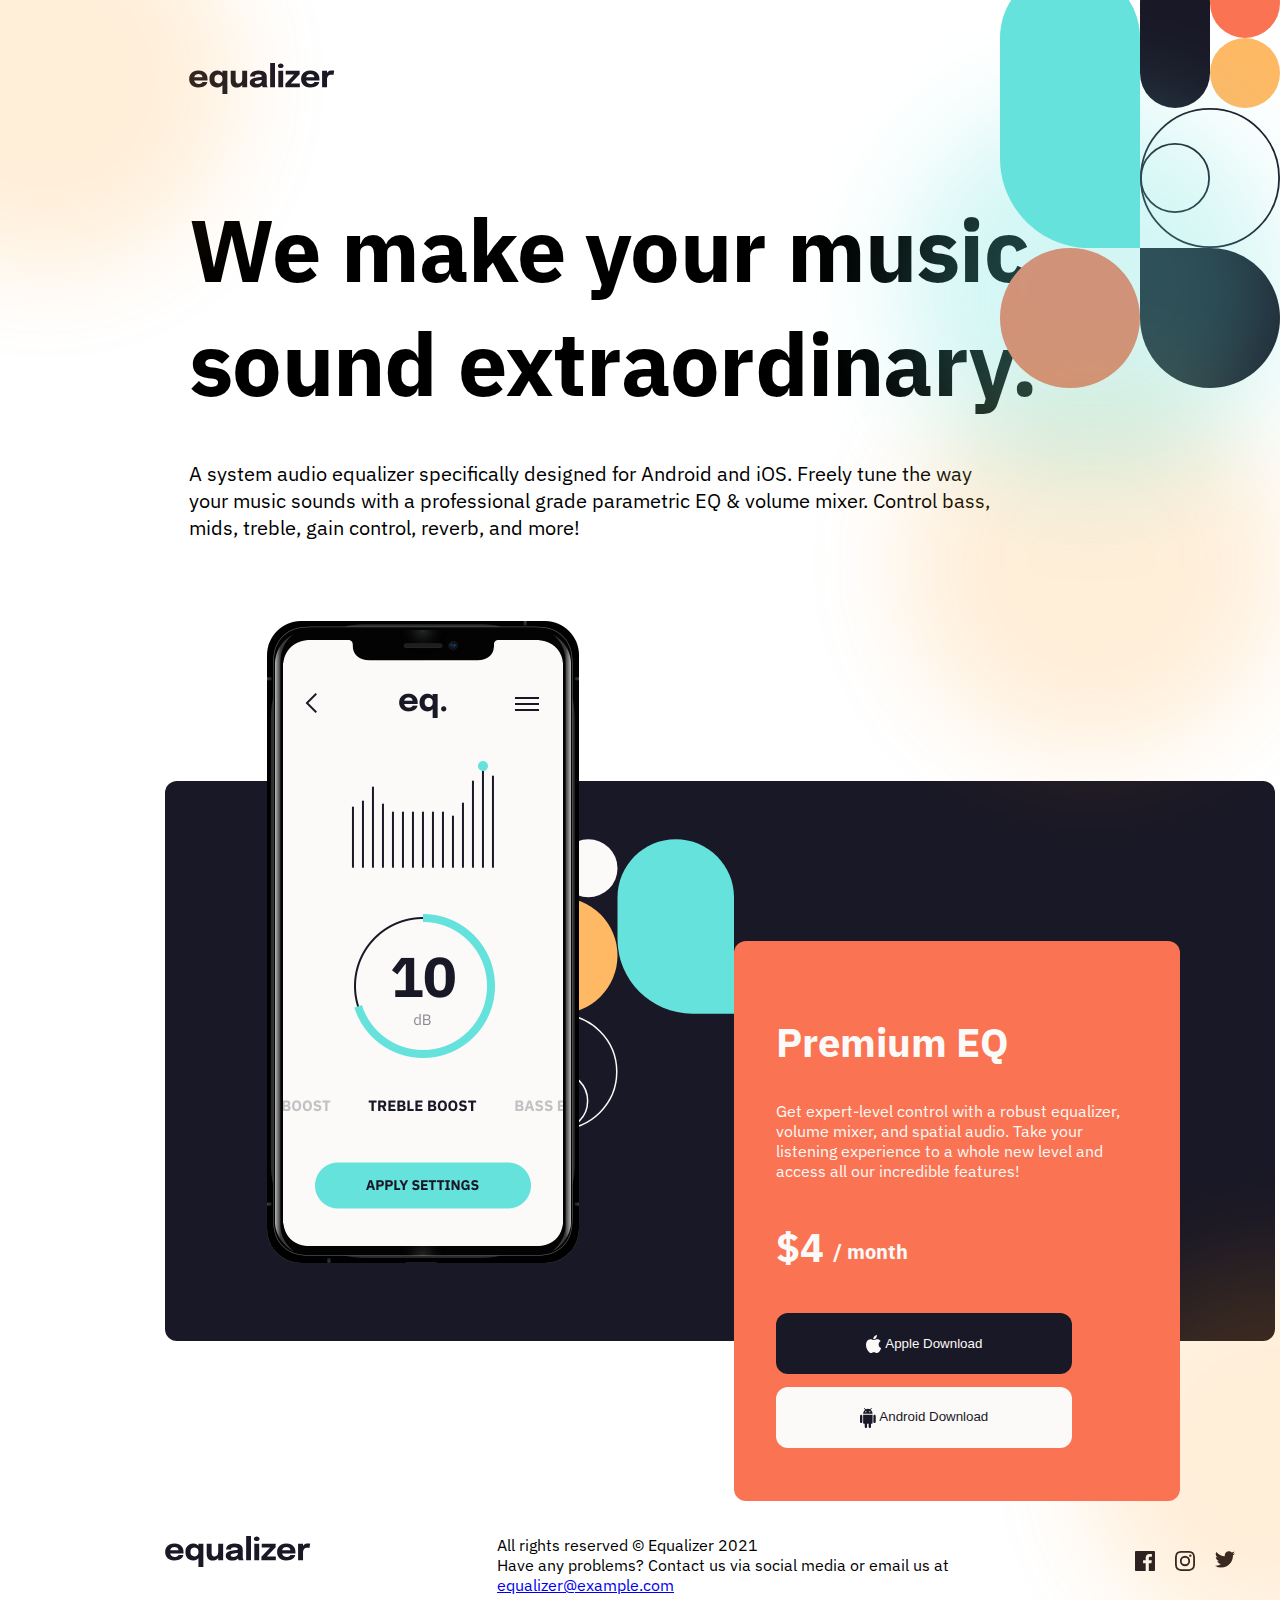
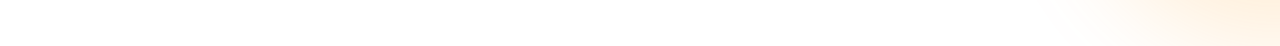
==== commit 41fce8a5: "tweaking" ====
--- a/starter-code/index.html
+++ b/starter-code/index.html
@@ -19,17 +19,16 @@
     <div class="pattern1">
       <img  src="/starter-code/assets/bg-pattern-1.svg" alt="background image of various coloured elipses">
     </div>
+     
+    <div class="blur-blob orange1"></div>
+    <div class="blur-blob orange2"></div>
+    <div class="blur-blob orange3"></div>
+    <div class="blur-blob blue1"></div>
+    
     <div class="top-container">
-      
       <img class="equalizer" src="/starter-code/assets/logo.svg" alt="equilibrium logo" style="width:146.09px;height:32px">
-      
-      <div class="blur-blob orange1"></div>
-      <div class="blur-blob orange2"></div>
-      <div class="blur-blob orange3"></div>
-      <div class="blur-blob blue1"></div>
-
-        <h1>We make your music sound extraordinary.</h1>
-        <p>A system audio equalizer specifically designed for Android and iOS. Freely tune the 
+      <h1>We make your music sound extraordinary.</h1>
+      <p>A system audio equalizer specifically designed for Android and iOS. Freely tune the 
       way your music sounds with a professional grade parametric EQ & volume mixer. Control 
       bass, mids, treble, gain control, reverb, and more!</p>
     </div>
@@ -38,15 +37,14 @@
       <div class="pattern-container">
         <img src="/starter-code/assets/bg-pattern-2.svg" alt="elipses on black background"/>
       </div>
-      
       <figure class="app_img-container">
         <img src="/starter-code/assets/illustration-app.png" alt="illustration of the app">
       </figure>
       <div class="price-card">
-        <h1>Premium EQ</h1>
+        <h2>Premium EQ</h2>
         <p>Get expert-level control with a robust equalizer, volume mixer, and spatial audio. Take 
           your listening experience to a whole new level and access all our incredible features!</p>
-        <h1>$4 <span>/ month</span></h1>
+        <h3>$4 <span>/ month</span></h3>
         <button type="button"><img src="/starter-code/assets/icon-apple.svg" alt="Apple icon"> Apple Download</button>
         <button type="button"><img src="/starter-code/assets/icon-android.svg" alt="Android icon"> Android Download</button>
       </div>
--- a/starter-code/css/styles.css
+++ b/starter-code/css/styles.css
@@ -4,7 +4,7 @@
   --light-peach-BG: #ffb964;
   --white-BG: rgb(252, 250, 249);
   --black-BG: rgb(25, 24, 38);
-  --mw-desktop: 1200px;
+  --mw-desktop: 1440px;
   --mw-mobile: 375px;
   --minw-tablet: 768px;
   --maxw-tablet: 820px;
@@ -46,7 +46,7 @@
 @media screen and (min-width: 992px) {
   .page-container {
     max-width: var(--mw-desktop);
-    margin: 62px 165px 91px 165px;
+    margin: 61.99px 165px 91px 165px;
   }
 }
 
@@ -72,7 +72,7 @@
     display: block;
     position: absolute;
     width: 280px;
-    right: -45.33px;
+    right: 0px;
     top: -32px;
   }
 }
@@ -102,12 +102,12 @@
   }
 }
 
-h1.top-container {
+h1 {
   font-size: 2.5em;
 }
 
-@media only screen and (min-width: 600px) {
-  h1.top-container {
+@media screen and (min-width: 600px) {
+  h1 {
     font-size: 64px;
     padding-top: 94px;
     margin: 0;
@@ -116,8 +116,33 @@
 }
 
 @media screen and (min-width: 992px) {
-  h1.top-container {
+  h1 {
     font-size: 88px;
+    padding-top: 94px;
+    margin: 0;
+    letter-spacing: -0.727273px;
+  }
+}
+
+h1 ~ p {
+  width: 375px;
+  font-size: 20px;
+  padding-top: 40px;
+}
+
+@media screen and (min-width: 600px) {
+  h1 ~ p {
+    width: 520px;
+    font-size: 20px;
+    padding-top: 40px;
+  }
+}
+
+@media screen and (min-width: 992px) {
+  h1 ~ p {
+    width: 825px;
+    font-size: 20px;
+    padding-top: 40px;
   }
 }
 
@@ -150,7 +175,7 @@
   top: 94.6px;
 }
 
-@media screen and (min-width: 1200px) {
+@media screen and (min-width: 992px) {
   .orange1 {
     width: 384px;
     height: 384px;
@@ -196,7 +221,7 @@
 
 @media screen and (min-width: 600px) {
   .mid-container {
-    display: grid;
+    /* display: grid; */
     grid-template-columns: 64px 165px 10px 95.21px 174.79px auto 58px;
     grid-template-rows: repeat(14, 5em);
 
@@ -208,15 +233,14 @@
 
 @media screen and (min-width: 992px) {
   .mid-container {
-    height: none;
-    grid-template-columns: 11% 312px auto 446px 15%;
+    grid-template-columns: 102px 234px 78px 155px 79px 367px 95px;
     grid-template-rows: repeat(12, 5em);
     width: 1110px;
   }
 }
 
 .app_img-container {
-  grid-column: 2 / 5;
+  grid-column: 3 / 4;
   grid-row-start: 2;
   margin: 0;
   z-index: 2;
@@ -233,7 +257,7 @@
 
 @media screen and (min-width: 992px) {
   .app_img-container {
-    grid-column: 2 / 3;
+    grid-column: 2 / 4;
     z-index: 2;
   }
 }
@@ -265,12 +289,27 @@
     grid-row: 4 / 9;
   }
 }
+
+@media screen and (min-width: 992px) {
+  .black-bg-container {
+    grid-column: 1 / 8;
+    grid-row: 4 / 11;
+    margin: 0;
+    background-color: var(--black-BG);
+    border-radius: 12px;
+  }
+
+  .pattern-container {
+    grid-column: 3 / 5;
+    grid-row: 4 / 9;
+  }
+}
 /* Mid page - PRICE CARD
 ------------------------------ */
 .price-card {
   /* display: block; */
   grid-column: 1 / 6;
-  grid-row: 7 / 14;
+  grid-row: 8 / 15;
 
   color: var(--white-BG);
   background-color: #fa7453;
@@ -289,19 +328,23 @@
 
 @media screen and (min-width: 992px) {
   .price-card {
-    grid-column: 4 / 5;
-    grid-row: 5 / 12;
+    grid-column: 5 / 7;
+    grid-row: 6 / 13;
     z-index: 3;
   }
 }
 
-.price-card > h1:last-of-type {
-  font-size: 65px;
-}
-
-h1 > span {
-  font-size: medium;
+h2 {
+  font-size: 40px;
+}
+
+span {
+  font-size: 20px;
   vertical-align: middle;
+}
+
+h3 {
+  font-size: 40px;
 }
 
 button {
@@ -331,7 +374,7 @@
 /* FOOTER section
 ------------------------------ */
 footer {
-  max-width: var(--mw-mobile);
+  width: 375px;
   display: block;
   /* flex-direction: column; */
   /* position: absolute; */
@@ -349,23 +392,19 @@
     grid-template-columns: 146.09px 220px 230px 100px auto;
     grid-template-rows: 32px 32px 100px;
   }
-
-  /* .non-image {
-    display: flex;
-    flex-direction: column;
-  } */
-}
-
-@media screen and (min-width: 1200px) {
+}
+
+@media screen and (min-width: 992px) {
   footer {
-    max-width: var(--mw-desktop);
+    width: 1110px;
     display: flex;
     flex-direction: row;
     justify-content: space-between;
-    height: 32px;
-    margin-left: 130px;
-
-    padding: 0 220px 0 20px;
+    margin-left: 165px;
+    /* height: 32px; */
+    /* margin-left: 130px; */
+
+    /* padding: 0 220px 0 20px; */
   }
 }
 
@@ -382,9 +421,9 @@
   }
 }
 
-@media screen and (min-width: 1200px) {
-  footer > img {
-    padding-bottom: 0;
+@media screen and (min-width: 992px) {
+  img.equalizer {
+    /* padding-bottom: 0; */
   }
 }
 
@@ -396,6 +435,16 @@
   section.non-image {
     grid-column: 1 / 4;
     grid-row: 3 / 4;
+  }
+}
+
+@media screen and (min-width: 992px) {
+  section.non-image {
+    margin: 0;
+  }
+
+  p {
+    margin: 0;
   }
 }
 .soc-media-links {
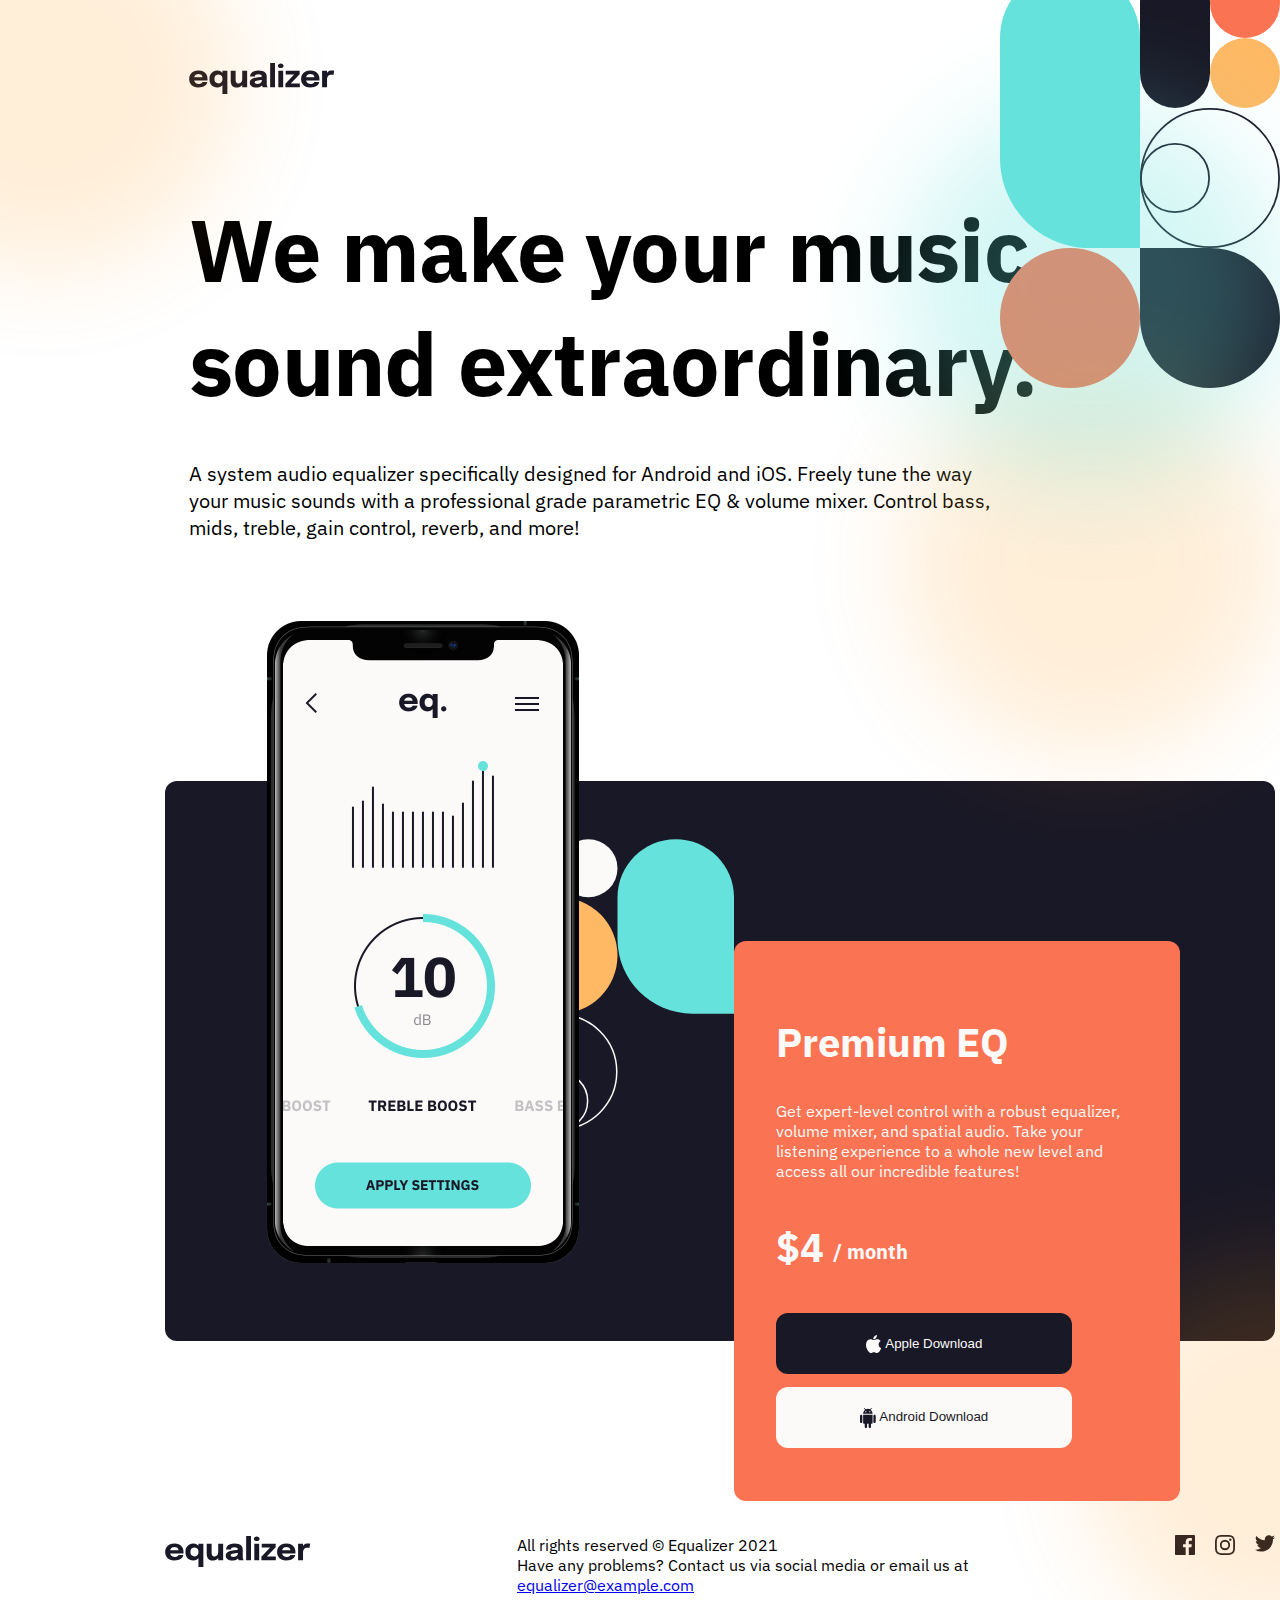
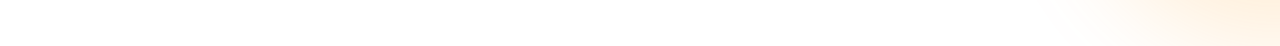
==== commit c79829b3: "hover actions almost" ====
--- a/starter-code/index.html
+++ b/starter-code/index.html
@@ -57,11 +57,11 @@
       <p>Have any problems? Contact us via social media or email us at</p>
       <a href= "mailto:equalizer@example.com">equalizer@example.com</a>
     </section>
-    <figure class="soc-media-links">
+    <div class="soc-media-links">
       <a href="#" ><img src="/starter-code/assets/icon-facebook.svg" alt="facebook icon"></a>
       <a href="#" ><img src="/starter-code/assets/icon-instagram.svg" alt="instagram icon"></a>
       <a href="#" ><img src="/starter-code/assets/icon-twitter.svg" alt="twitter icon"></a>
-    </figure>
+    </div>
   </footer>
 
 </body>
--- a/starter-code/css/styles.css
+++ b/starter-code/css/styles.css
@@ -175,6 +175,31 @@
   top: 94.6px;
 }
 
+@media screen and (min-width: 600px) {
+  .orange1 {
+    width: 384px;
+    height: 384px;
+    left: -254px;
+    top: -112px;
+  }
+
+  .orange2 {
+    width: 384px;
+    height: 384px;
+    left: 345px;
+    top: 312px;
+  }
+
+  .blue1 {
+    width: 384px;
+    height: 384px;
+    left: 345px;
+    top: 41px;
+    background: #66e2dc;
+    opacity: 0.28;
+  }
+}
+
 @media screen and (min-width: 992px) {
   .orange1 {
     width: 384px;
@@ -367,9 +392,17 @@
   margin-bottom: 13px;
 }
 
+button:first-of-type:hover {
+  background-color: #66e2dc;
+}
+
 button:last-of-type {
   color: var(--black-BG);
   background-color: var(--white-BG);
+}
+
+button:last-of-type:hover {
+  background-color: #ffb964;
 }
 /* FOOTER section
 ------------------------------ */
@@ -466,3 +499,7 @@
     padding-top: 0;
   }
 }
+
+a:hover[href^="#"] {
+  background-color: #ff9201;
+}
